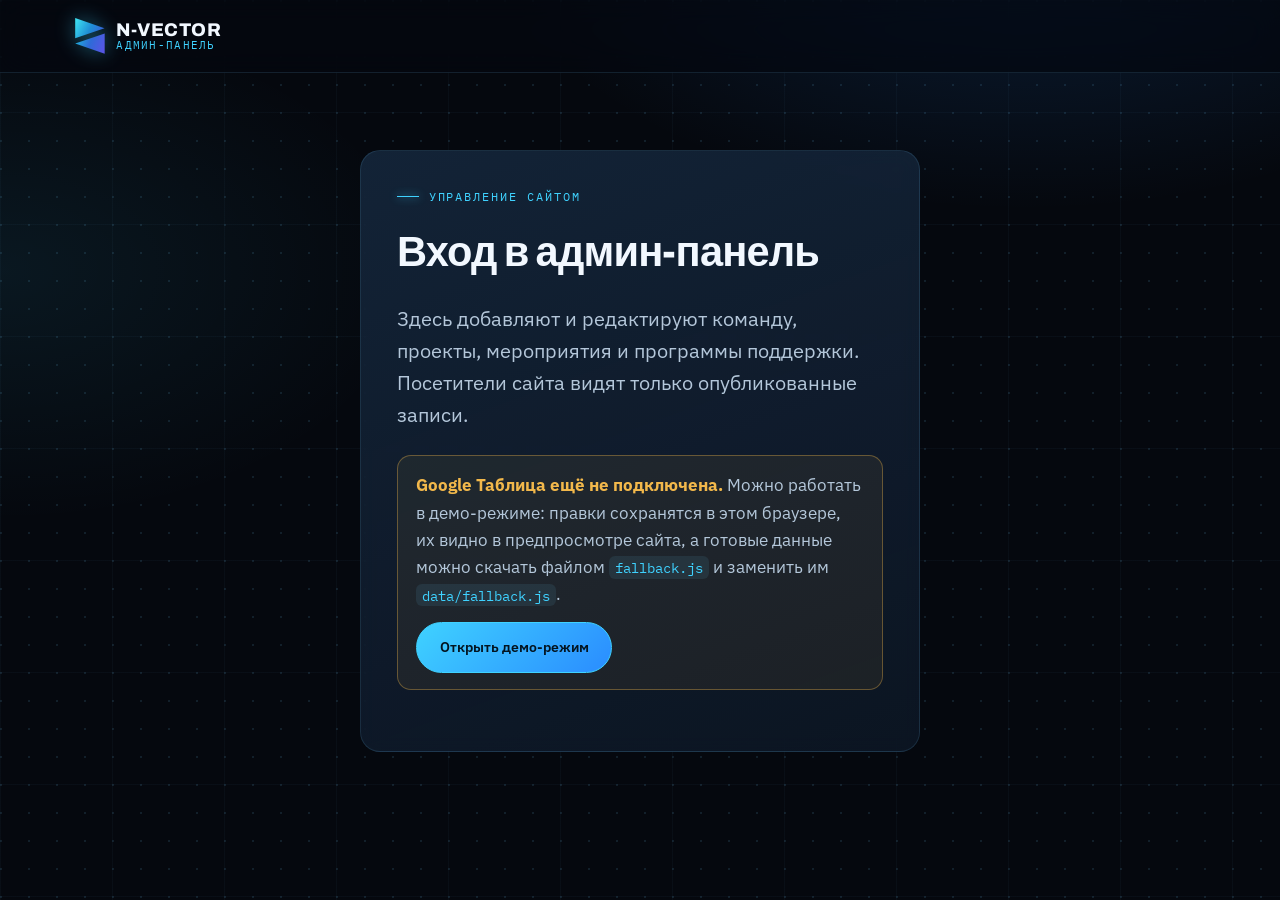
==== admin.html @ 92904dc0 "feat: админ-панель и пользовательская версия сайта только для просмотра - admin.html: вход по ключу," ====
<!doctype html>
<html lang="ru">
<head>
  <meta charset="utf-8">
  <meta name="viewport" content="width=device-width, initial-scale=1, viewport-fit=cover">
  <title>Админ-панель — N-VECTOR Consulting Services</title>
  <meta name="robots" content="noindex, nofollow">
  <meta name="theme-color" content="#05080e">
  <link rel="icon" href="img/logo-mark.svg" type="image/svg+xml">
  <link rel="preconnect" href="https://fonts.googleapis.com">
  <link rel="preconnect" href="https://fonts.gstatic.com" crossorigin>
  <link rel="stylesheet" href="https://fonts.googleapis.com/css2?family=Archivo:wght@600;700;800&family=IBM+Plex+Mono:wght@400;500&family=IBM+Plex+Sans:wght@400;500;600&display=swap">
  <link rel="stylesheet" href="css/style.css">
  <link rel="stylesheet" href="css/admin.css">
</head>
<body class="admin" data-page="admin">
  <a class="skip-link" href="#main">Перейти к содержанию</a>

  <header class="site-header">
    <div class="wrap header-inner">
      <a class="brand" href="admin.html" aria-label="Админ-панель N-VECTOR">
        <img src="img/logo-mark-dark.svg" alt="" width="30" height="36">
        <span class="brand-text"><span class="brand-name">N-VECTOR</span><span class="brand-sub">Админ-панель</span></span>
      </a>
      <div class="admin-header-actions" id="header-actions" hidden>
        <span class="mode-badge" id="mode-badge"></span>
        <a class="btn btn-ghost btn-sm" id="open-site" href="index.html" target="_blank" rel="noopener">Открыть сайт ↗</a>
        <button type="button" class="btn btn-ghost btn-sm" id="logout">Выйти</button>
      </div>
    </div>
  </header>

  <main id="main">
    <!-- Вход -->
    <section class="wrap admin-login" id="login" aria-labelledby="login-title">
      <div class="panel admin-login-card">
        <p class="eyebrow">Управление сайтом</p>
        <h1 id="login-title">Вход в админ-панель</h1>
        <p class="lede">Здесь добавляют и редактируют команду, проекты, мероприятия и программы поддержки. Посетители сайта видят только опубликованные записи.</p>

        <form id="login-form" class="add-form admin-login-form" novalidate hidden>
          <div class="field">
            <label for="admin-key">Ключ администратора</label>
            <input id="admin-key" name="admin-key" type="password" autocomplete="current-password" required>
            <span class="field-hint">Ключ задаётся в настройках Google Apps Script (свойство ADMIN_KEY).</span>
          </div>
          <div class="form-actions"><button type="submit" class="btn">Войти</button></div>
        </form>

        <div id="no-backend" class="admin-notice" hidden>
          <p><b>Google Таблица ещё не подключена.</b> Можно работать в демо-режиме: правки сохранятся в этом браузере, их видно в предпросмотре сайта, а готовые данные можно скачать файлом <code>fallback.js</code> и заменить им <code>data/fallback.js</code>.</p>
          <button type="button" class="btn" id="demo-start">Открыть демо-режим</button>
        </div>

        <p class="form-status" id="login-status" role="status" aria-live="polite"></p>
      </div>
    </section>

    <!-- Рабочая область -->
    <section class="wrap admin-workspace" id="workspace" hidden aria-labelledby="section-title">
      <div class="admin-notice" id="mode-banner" hidden>
        <p><b>Демо-режим.</b> Изменения хранятся только в этом браузере и видны по кнопке «Открыть сайт». Чтобы перенести их на настоящий сайт, нажмите «Скачать fallback.js» и замените файл <code>data/fallback.js</code> — или подключите Google Таблицу.</p>
      </div>

      <nav class="admin-tabs" id="section-tabs" aria-label="Разделы сайта"></nav>

      <div class="admin-toolbar">
        <h1 class="admin-section-title" id="section-title">Команда</h1>
        <button type="button" class="btn" id="add-item"><span class="plus">+</span> Добавить</button>
      </div>

      <div class="admin-controls">
        <div class="filters" id="status-filters" role="group" aria-label="Фильтр по статусу"></div>
        <label class="admin-search">
          <span class="sr-only">Поиск по разделу</span>
          <input type="search" id="search" placeholder="Поиск…" autocomplete="off">
        </label>
      </div>

      <div class="admin-list" id="admin-list" aria-live="polite"></div>

      <div class="admin-footer-actions">
        <button type="button" class="btn btn-ghost btn-sm" id="reload">↻ Обновить</button>
        <button type="button" class="btn btn-ghost btn-sm" id="export">⇩ Скачать fallback.js</button>
        <button type="button" class="btn btn-danger btn-sm" id="reset-demo" hidden>Сбросить демо-данные</button>
      </div>
    </section>
  </main>

  <!-- Редактор записи -->
  <dialog class="add-dialog admin-editor" id="editor" aria-labelledby="editor-title">
    <form id="editor-form" novalidate>
      <div class="dialog-head">
        <h2 id="editor-title"></h2>
        <button type="button" class="dialog-close" data-close aria-label="Закрыть">×</button>
      </div>
      <div class="add-form">
        <label class="switch">
          <input type="checkbox" id="editor-published">
          <span class="switch-track" aria-hidden="true"></span>
          <span>Опубликовано на сайте</span>
        </label>

        <div class="editor-section">
          <div class="editor-section-head">
            <span class="editor-section-title">Тексты</span>
            <div class="filters editor-langs" id="editor-langs" role="group" aria-label="Язык текста"></div>
          </div>
          <div id="editor-panels"></div>
        </div>

        <div class="editor-section">
          <span class="editor-section-title">Общие поля</span>
          <div class="fields" id="editor-common"></div>
        </div>

        <p class="form-status" id="editor-status" role="status" aria-live="polite"></p>
        <div class="form-actions">
          <button type="button" class="btn btn-ghost" data-close>Отмена</button>
          <button type="submit" class="btn">Сохранить</button>
        </div>
      </div>
    </form>
  </dialog>

  <div class="toast-stack" id="toasts" aria-live="polite"></div>

  <script src="js/shared.js"></script>
  <script src="data/fallback.js"></script>
  <script src="js/admin-store.js"></script>
  <script src="js/admin.js"></script>
  <script src="js/motion.js"></script>
</body>
</html>
---- css/style.css ----
/* N-VECTOR — тёмная технологичная сцена: печатная плата, стеклянные голографические панели, бирюзовое свечение */

:root {
  --bg: #05080e;
  --bg-2: #0a111c;
  --surface: rgba(14, 26, 42, 0.72);
  --surface-solid: #0e1a2a;
  --surface-hi: rgba(22, 40, 62, 0.85);
  --ink: #e4eef8;
  --ink-2: #b4c7da;
  --muted: #7d93aa;
  --line: rgba(110, 190, 235, 0.14);
  --line-strong: rgba(110, 190, 235, 0.3);

  --accent: #3fd2ff;
  --accent-2: #2a8cff;
  --accent-ink: #031420;
  --accent-soft: rgba(63, 210, 255, 0.12);
  --glow: 0 0 0 1px rgba(63, 210, 255, 0.35), 0 0 28px -4px rgba(63, 210, 255, 0.45);
  --glow-strong: 0 0 0 1px rgba(63, 210, 255, 0.6), 0 0 40px -2px rgba(63, 210, 255, 0.55);
  --shadow: 0 24px 60px -24px rgba(0, 0, 0, 0.85);
  --danger: #ff7b72;
  --ok: #4be3a8;

  --font-head: "Archivo", "Arial Narrow", Arial, sans-serif;
  --font-body: "IBM Plex Sans", "Segoe UI", Roboto, Arial, sans-serif;
  --font-mono: "IBM Plex Mono", Consolas, "Courier New", monospace;

  --text-sm: 0.875rem;
  --text-base: clamp(1rem, 0.96rem + 0.2vw, 1.0625rem);
  --text-lg: clamp(1.1rem, 1.04rem + 0.35vw, 1.25rem);
  --text-h2: clamp(1.75rem, 1.35rem + 1.8vw, 2.75rem);
  --text-h1: clamp(2.3rem, 1.5rem + 3.4vw, 4.2rem);

  --wrap: 1200px;
  --gutter: clamp(1rem, 0.6rem + 2vw, 2.5rem);
  --space-section: clamp(3.5rem, 2.5rem + 4vw, 6.5rem);

  --radius-sm: 8px;
  --radius: 14px;
  --radius-lg: 20px;

  --duration-fast: 160ms;
  --duration: 320ms;
  --ease: cubic-bezier(0.16, 1, 0.3, 1);
  --spring: cubic-bezier(0.34, 1.56, 0.64, 1);

  color-scheme: dark;
}

*,
*::before,
*::after { box-sizing: border-box; }

html { -webkit-text-size-adjust: 100%; scroll-behavior: smooth; }

/* Атрибут hidden всегда скрывает элемент, даже если у класса задан display */
[hidden] { display: none !important; }

body {
  margin: 0;
  color: var(--ink);
  font-family: var(--font-body);
  font-size: var(--text-base);
  line-height: 1.6;
  min-height: 100vh;
  display: flex;
  flex-direction: column;
  background-color: var(--bg);
  /* «плата»: свечение сверху, тонкая сетка дорожек и точки контактов */
  background-image:
    radial-gradient(900px 500px at 80% -10%, rgba(42, 140, 255, 0.18), transparent 60%),
    radial-gradient(700px 420px at 0% 30%, rgba(63, 210, 255, 0.08), transparent 60%),
    radial-gradient(circle at 1px 1px, rgba(110, 190, 235, 0.13) 1px, transparent 1.5px),
    linear-gradient(rgba(110, 190, 235, 0.035) 1px, transparent 1px),
    linear-gradient(90deg, rgba(110, 190, 235, 0.035) 1px, transparent 1px);
  background-size: auto, auto, 28px 28px, 112px 112px, 112px 112px;
  background-attachment: fixed;
}

main { flex: 1; }

img { max-width: 100%; display: block; }

a { color: var(--accent); text-underline-offset: 3px; text-decoration-thickness: 1px; }
a:hover { text-decoration-thickness: 2px; }

:focus-visible {
  outline: 2px solid var(--accent);
  outline-offset: 3px;
  border-radius: var(--radius-sm);
}

h1, h2, h3 {
  font-family: var(--font-head);
  font-weight: 800;
  line-height: 1.08;
  letter-spacing: -0.02em;
  margin: 0;
  color: #f2f8ff;
}

.mono { font-family: var(--font-mono); }

.wrap {
  width: 100%;
  max-width: var(--wrap);
  margin-inline: auto;
  padding-inline: var(--gutter);
}

.skip-link {
  position: absolute;
  left: 1rem;
  top: -100px;
  background: var(--accent);
  color: var(--accent-ink);
  padding: 0.5rem 0.9rem;
  border-radius: var(--radius-sm);
  z-index: 100;
}
.skip-link:focus { top: 1rem; }

/* ---------- Движение по наведению ----------
   Карточки наклоняются за курсором (переменные --rx/--ry ставит js/main.js),
   кнопки и метки «притягиваются» к курсору (--tx/--ty), по карточке бежит блик (--mx/--my). */

.service, .feature, .member, .fact, .panel, .gallery figure, .hero-visual, .cta-band, .list {
  position: relative;
  transform: perspective(1000px) rotateX(var(--rx, 0deg)) rotateY(var(--ry, 0deg)) translate3d(0, var(--lift, 0px), 0);
  transition: transform 600ms var(--ease), box-shadow var(--duration), border-color var(--duration);
}
.service.is-hover, .feature.is-hover, .member.is-hover, .fact.is-hover, .panel.is-hover,
.gallery figure.is-hover, .hero-visual.is-hover, .cta-band.is-hover, .list.is-hover {
  --lift: -6px;
  transition: transform 140ms linear, box-shadow var(--duration), border-color var(--duration);
  border-color: rgba(63, 210, 255, 0.45);
  box-shadow: var(--glow), var(--shadow);
}
.service::after, .feature::after, .member::after, .fact::after, .panel::after,
.gallery figure::after, .hero-visual::after, .cta-band::after, .list::after {
  content: "";
  position: absolute;
  inset: 0;
  border-radius: inherit;
  background: radial-gradient(420px circle at var(--mx, 50%) var(--my, 50%), rgba(63, 210, 255, 0.14), transparent 45%);
  opacity: 0;
  transition: opacity var(--duration);
  pointer-events: none;
  z-index: 2;
}
.is-hover::after { opacity: 1; }

.btn, .chip, .tag, .site-nav a, .nav-toggle, .brand, .stat, .service-icon, .float-badge {
  transform: translate3d(var(--tx, 0px), var(--ty, 0px), 0);
  transition: transform 450ms var(--spring), background var(--duration-fast), color var(--duration-fast),
    border-color var(--duration-fast), box-shadow var(--duration-fast);
}

/* ---------- Шапка ---------- */

.site-header {
  position: sticky;
  top: 0;
  z-index: 20;
  background: rgba(5, 8, 14, 0.72);
  backdrop-filter: blur(14px) saturate(140%);
  border-bottom: 1px solid var(--line);
}

.header-inner {
  display: flex;
  align-items: center;
  justify-content: space-between;
  gap: 1rem;
  min-height: 72px;
}

.brand {
  display: inline-flex;
  align-items: center;
  gap: 0.7rem;
  color: var(--ink);
  text-decoration: none;
}
.brand img { width: 30px; height: 36px; filter: drop-shadow(0 0 10px rgba(63, 210, 255, 0.45)); transition: transform 600ms var(--spring); }
.brand:hover img { transform: rotate(-8deg) scale(1.08); }
.brand-text { display: flex; flex-direction: column; line-height: 1.05; }
.brand-name { font-family: var(--font-head); font-weight: 800; font-size: 1.15rem; letter-spacing: 0.04em; color: #f2f8ff; }
.brand-sub { font-family: var(--font-mono); font-size: 0.66rem; letter-spacing: 0.12em; color: var(--accent); text-transform: uppercase; }

.site-nav { display: flex; gap: 0.15rem; flex-wrap: wrap; margin-left: auto; }
.site-nav a {
  color: var(--ink-2);
  text-decoration: none;
  font-size: var(--text-sm);
  font-weight: 500;
  padding: 0.5rem 0.8rem;
  border-radius: 999px;
  border: 1px solid transparent;
}
.site-nav a:hover { color: #fff; background: var(--accent-soft); border-color: var(--line-strong); }
.site-nav a[aria-current="page"] { color: var(--accent-ink); background: var(--accent); box-shadow: 0 0 22px -4px rgba(63, 210, 255, 0.7); }

/* Переключатель языков EN / RU / KZ — правый верхний угол */
.lang-switch {
  display: inline-flex;
  flex: none;
  padding: 3px;
  gap: 2px;
  border-radius: 999px;
  border: 1px solid var(--line-strong);
  background: rgba(14, 26, 42, 0.6);
}
.lang-switch button {
  font: inherit;
  font-family: var(--font-mono);
  font-size: 0.74rem;
  font-weight: 500;
  letter-spacing: 0.06em;
  min-width: 2.4rem;
  padding: 0.38rem 0.55rem;
  border: none;
  border-radius: 999px;
  background: transparent;
  color: var(--ink-2);
  cursor: pointer;
  transform: translate3d(var(--tx, 0px), var(--ty, 0px), 0);
  transition: transform 450ms var(--spring), background var(--duration-fast), color var(--duration-fast), box-shadow var(--duration-fast);
}
.lang-switch button:hover { color: #fff; background: var(--accent-soft); }
.lang-switch button[aria-pressed="true"] { background: var(--accent); color: var(--accent-ink); box-shadow: 0 0 18px -4px rgba(63, 210, 255, 0.8); }

.nav-toggle {
  display: none;
  align-items: center;
  gap: 0.55rem;
  flex: none;
  font: inherit;
  font-size: var(--text-sm);
  font-weight: 500;
  background: var(--surface);
  color: var(--ink);
  border: 1px solid var(--line-strong);
  padding: 0.5rem 0.9rem;
  border-radius: 999px;
  cursor: pointer;
}
.burger { position: relative; width: 18px; height: 12px; display: inline-block; }
.burger span {
  position: absolute;
  left: 0;
  width: 100%;
  height: 2px;
  border-radius: 2px;
  background: currentColor;
  transition: transform var(--duration) var(--ease), opacity var(--duration-fast), top var(--duration) var(--ease);
}
.burger span:nth-child(1) { top: 0; }
.burger span:nth-child(2) { top: 5px; }
.burger span:nth-child(3) { top: 10px; }
.nav-toggle[aria-expanded="true"] { border-color: var(--accent); color: var(--accent); }
.nav-toggle[aria-expanded="true"] .burger span:nth-child(1) { top: 5px; transform: rotate(45deg); }
.nav-toggle[aria-expanded="true"] .burger span:nth-child(2) { opacity: 0; }
.nav-toggle[aria-expanded="true"] .burger span:nth-child(3) { top: 5px; transform: rotate(-45deg); }



/* ---------- Общие блоки ---------- */

.eyebrow {
  display: inline-flex;
  align-items: center;
  gap: 0.6rem;
  font-family: var(--font-mono);
  font-size: 0.76rem;
  letter-spacing: 0.16em;
  text-transform: uppercase;
  color: var(--accent);
  margin: 0 0 1rem;
}
.eyebrow::before {
  content: "";
  width: 22px;
  height: 1px;
  background: var(--accent);
  box-shadow: 0 0 8px var(--accent);
}

.lede { font-size: var(--text-lg); color: var(--ink-2); max-width: 62ch; margin: 1.25rem 0 0; }

.section { padding-block: var(--space-section); }
.section-alt {
  background: linear-gradient(180deg, transparent, rgba(42, 140, 255, 0.05) 30%, rgba(42, 140, 255, 0.05) 70%, transparent);
}

.section-head {
  display: flex;
  justify-content: space-between;
  align-items: end;
  gap: 1rem;
  flex-wrap: wrap;
  margin-bottom: clamp(1.75rem, 3vw, 2.75rem);
}
.section-head h2 { font-size: var(--text-h2); }

.page-head {
  padding-block: clamp(2.75rem, 2rem + 3vw, 5rem) clamp(2rem, 3vw, 3rem);
  border-bottom: 1px solid var(--line);
  background: radial-gradient(1000px 320px at 85% 0%, rgba(63, 210, 255, 0.12), transparent 60%);
}
.page-head h1 { font-size: var(--text-h1); }
.page-head-row {
  display: flex;
  justify-content: space-between;
  align-items: end;
  gap: 1.25rem;
  flex-wrap: wrap;
}

.source-note { font-family: var(--font-mono); font-size: 0.74rem; color: var(--muted); margin-top: 1.25rem; }
.source-note::before { content: "● "; color: var(--ok); }
.source-note[data-source="local"]::before { color: #f2b84b; }

.tag {
  display: inline-block;
  font-size: 0.78rem;
  font-weight: 500;
  padding: 0.3rem 0.8rem;
  border-radius: 999px;
  background: rgba(110, 190, 235, 0.08);
  border: 1px solid var(--line);
  color: var(--ink-2);
}
.tag:hover { --ty: -2px; border-color: var(--line-strong); color: #fff; }
.tag-accent { background: var(--accent-soft); color: var(--accent); border-color: rgba(63, 210, 255, 0.4); }
.tag-sample { background: rgba(242, 184, 75, 0.12); color: #f2b84b; border-color: rgba(242, 184, 75, 0.35); }
.tags { display: flex; flex-wrap: wrap; gap: 0.45rem; position: relative; z-index: 3; }

/* ---------- Кнопки ---------- */

.btn {
  position: relative;
  display: inline-flex;
  align-items: center;
  gap: 0.5rem;
  font: inherit;
  font-size: var(--text-sm);
  font-weight: 600;
  padding: 0.85rem 1.4rem;
  border-radius: 999px;
  border: 1px solid var(--accent);
  background: linear-gradient(135deg, var(--accent), var(--accent-2));
  color: var(--accent-ink);
  text-decoration: none;
  cursor: pointer;
  overflow: hidden;
  isolation: isolate;
}
.btn::before {
  content: "";
  position: absolute;
  inset: 0;
  background: linear-gradient(110deg, transparent 30%, rgba(255, 255, 255, 0.45) 50%, transparent 70%);
  transform: translateX(-120%);
  transition: transform 700ms var(--ease);
  z-index: -1;
}
.btn:hover { text-decoration: none; box-shadow: var(--glow-strong); }
.btn:hover::before { transform: translateX(120%); }
.btn:active { --ty: 1px; }
.btn[disabled] { opacity: 0.6; cursor: progress; }

.btn-ghost { background: rgba(14, 26, 42, 0.6); color: var(--ink); border-color: var(--line-strong); }
.btn-ghost:hover { color: #fff; border-color: var(--accent); background: var(--accent-soft); box-shadow: var(--glow); }

.btn-add .plus { font-size: 1.15em; line-height: 1; }

.fab {
  position: fixed;
  right: clamp(1rem, 3vw, 2rem);
  bottom: calc(clamp(1rem, 3vw, 2rem) + env(safe-area-inset-bottom, 0px));
  width: 58px;
  height: 58px;
  border-radius: 50%;
  border: 1px solid rgba(255, 255, 255, 0.25);
  background: linear-gradient(135deg, var(--accent), var(--accent-2));
  color: var(--accent-ink);
  font-size: 1.9rem;
  line-height: 1;
  cursor: pointer;
  z-index: 30;
  box-shadow: 0 0 30px -4px rgba(63, 210, 255, 0.7);
  transform: translate3d(var(--tx, 0px), var(--ty, 0px), 0) rotate(var(--rot, 0deg));
  transition: transform 450ms var(--spring), box-shadow var(--duration);
  animation: pulse 3s ease-in-out infinite;
}
.fab:hover { --rot: 90deg; box-shadow: 0 0 46px 0 rgba(63, 210, 255, 0.85); }

@keyframes pulse {
  0%, 100% { box-shadow: 0 0 30px -4px rgba(63, 210, 255, 0.6); }
  50% { box-shadow: 0 0 42px 2px rgba(63, 210, 255, 0.85); }
}

/* ---------- Главная: первый экран ---------- */

.hero {
  padding-block: clamp(2.75rem, 2rem + 4vw, 5.5rem);
  display: grid;
  grid-template-columns: minmax(0, 1.1fr) minmax(0, 0.9fr);
  gap: clamp(2rem, 5vw, 4.5rem);
  align-items: center;
}
.hero h1 { font-size: var(--text-h1); }
.hero h1 em {
  font-style: normal;
  background: linear-gradient(90deg, var(--accent), #8fb4ff);
  -webkit-background-clip: text;
  background-clip: text;
  color: transparent;
  text-shadow: 0 0 40px rgba(63, 210, 255, 0.25);
}
.hero-actions { display: flex; gap: 0.75rem; flex-wrap: wrap; margin-top: 2rem; }

.hero-stage { position: relative; }
.hero-visual {
  border-radius: var(--radius-lg);
  border: 1px solid var(--line-strong);
  overflow: hidden;
  box-shadow: var(--shadow), 0 0 80px -30px rgba(63, 210, 255, 0.6);
}
.hero-visual img {
  width: 100%;
  height: auto;
  aspect-ratio: 4 / 5;
  object-fit: cover;
  object-position: center 40%;
  transform: scale(1.06) translate3d(calc(var(--px, 0) * -12px), calc(var(--py, 0) * -12px), 0);
  transition: transform 700ms var(--ease);
}
.hero-visual::before {
  /* «голографическая» кромка поверх фото */
  content: "";
  position: absolute;
  inset: 0;
  z-index: 1;
  background: linear-gradient(180deg, transparent 55%, rgba(5, 8, 14, 0.75));
  pointer-events: none;
}

.float-badge {
  position: absolute;
  z-index: 4;
  display: grid;
  gap: 0.1rem;
  padding: 0.75rem 1rem;
  border-radius: var(--radius);
  background: rgba(10, 20, 34, 0.78);
  border: 1px solid rgba(63, 210, 255, 0.45);
  backdrop-filter: blur(10px);
  box-shadow: 0 0 30px -8px rgba(63, 210, 255, 0.6);
  animation: hover-y 6s ease-in-out infinite;
}
.float-badge b { font-family: var(--font-head); font-size: 1.25rem; color: var(--accent); line-height: 1.1; }
.float-badge span { font-family: var(--font-mono); font-size: 0.68rem; letter-spacing: 0.08em; text-transform: uppercase; color: var(--ink-2); }
.float-badge.b1 { left: -1.5rem; top: 12%; --tx: calc(var(--px, 0) * 18px); --ty: calc(var(--py, 0) * 18px); }
.float-badge.b2 { right: -1.25rem; bottom: 14%; animation-delay: -3s; --tx: calc(var(--px, 0) * -22px); --ty: calc(var(--py, 0) * -22px); }

@keyframes hover-y {
  0%, 100% { translate: 0 0; }
  50% { translate: 0 -10px; }
}

.facts {
  display: grid;
  grid-template-columns: repeat(auto-fit, minmax(210px, 1fr));
  gap: clamp(0.75rem, 1.5vw, 1rem);
}
.fact {
  background: var(--surface);
  border: 1px solid var(--line);
  border-radius: var(--radius);
  padding: 1.35rem 1.5rem;
  backdrop-filter: blur(8px);
}
.fact-value { font-family: var(--font-head); font-weight: 800; font-size: 1.5rem; color: var(--accent); display: block; line-height: 1.2; text-shadow: 0 0 22px rgba(63, 210, 255, 0.35); }
.fact-label { font-size: var(--text-sm); color: var(--muted); }

/* ---------- Что мы делаем ---------- */

.services {
  display: grid;
  grid-template-columns: 1fr;
  gap: clamp(1rem, 2vw, 1.5rem);
}
@media (min-width: 760px) { .services { grid-template-columns: repeat(3, minmax(0, 1fr)); } }

.service {
  background: linear-gradient(160deg, var(--surface-hi), var(--surface));
  border: 1px solid var(--line);
  border-radius: var(--radius-lg);
  padding: clamp(1.5rem, 2.5vw, 2.1rem);
  backdrop-filter: blur(10px);
  overflow: hidden;
}
.service::before {
  /* светящаяся «дорожка» сверху карточки */
  content: "";
  position: absolute;
  left: 1.5rem;
  right: 1.5rem;
  top: 0;
  height: 1px;
  background: linear-gradient(90deg, transparent, var(--accent), transparent);
  opacity: 0.55;
}
.service-icon {
  width: 56px;
  height: 56px;
  display: grid;
  place-items: center;
  border-radius: var(--radius);
  background: var(--accent-soft);
  border: 1px solid rgba(63, 210, 255, 0.35);
  color: var(--accent);
  margin-bottom: 1.4rem;
  box-shadow: inset 0 0 18px rgba(63, 210, 255, 0.15);
}
.service.is-hover .service-icon { box-shadow: 0 0 26px -2px rgba(63, 210, 255, 0.7); --ty: -4px; }
.service-icon svg { width: 28px; height: 28px; }
.service h3 { font-size: 1.25rem; margin-bottom: 0.65rem; letter-spacing: -0.01em; }
.service p { margin: 0; color: var(--ink-2); }

/* ---------- Ключевой проект ---------- */

.feature {
  display: grid;
  grid-template-columns: minmax(0, 1fr) minmax(0, 1.05fr);
  background: linear-gradient(160deg, var(--surface-hi), var(--surface));
  border: 1px solid var(--line);
  border-radius: var(--radius-lg);
  overflow: hidden;
  box-shadow: var(--shadow);
  backdrop-filter: blur(10px);
}
.feature-media { position: relative; min-height: 340px; background: var(--bg-2); overflow: hidden; }
.feature-main {
  position: absolute;
  inset: 0;
  width: 100%;
  height: 100%;
  object-fit: cover;
  filter: saturate(0.9) contrast(1.05);
  transition: transform 900ms var(--ease);
}
.feature.is-hover .feature-main { transform: scale(1.05); }
.feature-media::after {
  content: "";
  position: absolute;
  inset: 0;
  background: linear-gradient(90deg, transparent 60%, rgba(14, 26, 42, 0.6));
  pointer-events: none;
}
.feature-thumb {
  position: absolute;
  z-index: 1;
  right: 1.25rem;
  bottom: 1.25rem;
  width: 38%;
  max-width: 220px;
  height: auto;
  aspect-ratio: 16 / 9;
  object-fit: cover;
  border: 1px solid rgba(63, 210, 255, 0.6);
  border-radius: var(--radius-sm);
  box-shadow: 0 0 28px -6px rgba(63, 210, 255, 0.7);
  transition: transform 600ms var(--spring);
}
.feature.is-hover .feature-thumb { transform: translate(-6px, -6px) rotate(-2deg); }
.feature-body { padding: clamp(1.5rem, 3vw, 3rem); display: flex; flex-direction: column; gap: 1.1rem; position: relative; z-index: 3; }
.feature-body h3 { font-size: clamp(1.6rem, 1.3rem + 1.2vw, 2.3rem); }
.feature-body p { margin: 0; color: var(--ink-2); }

.checklist { list-style: none; margin: 0; padding: 0; display: grid; gap: 0.55rem; }
.checklist li { position: relative; padding-left: 1.7rem; color: var(--ink-2); transition: transform var(--duration) var(--ease), color var(--duration-fast); }
.checklist li:hover { transform: translateX(6px); color: #fff; }
.checklist li::before {
  content: "";
  position: absolute;
  left: 0.15rem;
  top: 0.45em;
  width: 0.55rem;
  height: 0.3rem;
  border-left: 2px solid var(--accent);
  border-bottom: 2px solid var(--accent);
  transform: rotate(-45deg);
  filter: drop-shadow(0 0 4px var(--accent));
}

.stats {
  display: flex;
  flex-wrap: wrap;
  gap: 1.25rem 2.5rem;
  padding-top: 1.25rem;
  margin-top: 0.25rem;
  border-top: 1px solid var(--line);
}
.stat:hover { --ty: -4px; }
.stat-value { font-family: var(--font-head); font-weight: 800; font-size: 1.9rem; color: var(--accent); line-height: 1; text-shadow: 0 0 22px rgba(63, 210, 255, 0.35); }
.stat-value small { font-size: 0.8rem; font-weight: 600; color: var(--muted); margin-left: 0.15rem; text-shadow: none; }
.stat-label { font-size: var(--text-sm); color: var(--muted); margin-top: 0.3rem; }

.gallery {
  display: grid;
  grid-template-columns: repeat(auto-fit, minmax(260px, 1fr));
  gap: clamp(1rem, 2vw, 1.5rem);
  margin-top: clamp(1rem, 2vw, 1.5rem);
}
.gallery figure {
  margin: 0;
  background: var(--surface);
  border: 1px solid var(--line);
  border-radius: var(--radius);
  overflow: hidden;
}
.gallery img { width: 100%; height: auto; aspect-ratio: 16 / 9; object-fit: cover; transition: transform 900ms var(--ease); }
.gallery figure.is-hover img { transform: scale(1.06); }
.gallery figcaption { padding: 0.8rem 1rem; font-size: var(--text-sm); color: var(--muted); }

@media (max-width: 860px) {
  .hero, .feature { grid-template-columns: 1fr; }
  .feature-media { min-height: 260px; }
  .hero-stage { max-width: 460px; margin-inline: auto; width: 100%; }
  .float-badge.b1 { left: 0.75rem; }
  .float-badge.b2 { right: 0.75rem; }
}

/* ---------- Команда ---------- */

.team-grid {
  display: grid;
  grid-template-columns: repeat(auto-fit, minmax(min(100%, 480px), 1fr));
  gap: clamp(1rem, 2vw, 1.75rem);
}
.member {
  display: grid;
  grid-template-columns: minmax(150px, 0.8fr) minmax(0, 1.4fr);
  background: linear-gradient(160deg, var(--surface-hi), var(--surface));
  border: 1px solid var(--line);
  border-radius: var(--radius-lg);
  overflow: hidden;
  backdrop-filter: blur(10px);
  animation: rise 500ms var(--ease) both;
}
.member-photo { position: relative; min-height: 240px; background: #1a2533; overflow: hidden; }
.member-photo img {
  position: absolute;
  inset: 0;
  width: 100%;
  height: 100%;
  object-fit: cover;
  object-position: center 20%;
  transition: transform 900ms var(--ease);
}
.member.is-hover .member-photo img { transform: scale(1.06); }
.member-initials {
  position: absolute;
  inset: 0;
  display: grid;
  place-items: center;
  background:
    radial-gradient(circle at 1px 1px, rgba(63, 210, 255, 0.25) 1px, transparent 1.5px) 0 0 / 14px 14px,
    linear-gradient(135deg, #0b2348, #13407a);
  color: rgba(63, 210, 255, 0.75);
  font-family: var(--font-head);
  font-weight: 800;
  font-size: 2.6rem;
  letter-spacing: 0.08em;
  text-shadow: 0 0 24px rgba(63, 210, 255, 0.6);
}
.member-body { padding: clamp(1.25rem, 2.5vw, 2rem); display: flex; flex-direction: column; gap: 0.7rem; position: relative; z-index: 3; }
.member-name { font-family: var(--font-head); font-weight: 800; font-size: 1.25rem; line-height: 1.2; color: #f2f8ff; }
.member-role { font-family: var(--font-mono); font-size: 0.76rem; letter-spacing: 0.1em; text-transform: uppercase; color: var(--accent); }
.member-bio { margin: 0; color: var(--ink-2); }
.member-email { font-size: var(--text-sm); }

@media (max-width: 520px) {
  .member { grid-template-columns: 1fr; }
  .member-photo { min-height: 300px; }
}

/* ---------- Списки записей ---------- */

.list {
  background: var(--surface);
  border: 1px solid var(--line);
  border-radius: var(--radius-lg);
  padding-inline: clamp(1rem, 2.5vw, 2rem);
  backdrop-filter: blur(10px);
  overflow: hidden;
}

.row {
  position: relative;
  z-index: 3;
  display: grid;
  grid-template-columns: minmax(8rem, 0.7fr) minmax(0, 1.3fr) minmax(0, 2fr) auto;
  gap: 1.5rem;
  padding: 1.5rem 0;
  border-bottom: 1px solid var(--line);
  align-items: start;
  transition: transform var(--duration) var(--ease);
  animation: rise 500ms var(--ease) both;
}
.row:last-child { border-bottom: none; }
.row:hover { transform: translateX(8px); }
.row:hover .row-title { color: var(--accent); }
.row-meta { font-size: var(--text-sm); color: var(--muted); }
.row-meta > * + * { margin-top: 0.5rem; }
.row-title { font-family: var(--font-head); font-size: 1.2rem; font-weight: 800; line-height: 1.25; transition: color var(--duration-fast); color: #f2f8ff; }
.row-sub { color: var(--muted); font-size: var(--text-sm); margin-top: 0.25rem; }
.row-body { color: var(--ink-2); margin: 0; }
.row-link { white-space: nowrap; font-size: var(--text-sm); font-weight: 600; display: inline-block; transition: transform var(--duration) var(--spring); }
.row-link:hover { transform: translateX(4px); }

@keyframes rise { from { opacity: 0; transform: translateY(10px); } to { opacity: 1; transform: none; } }

@media (max-width: 820px) {
  .row { grid-template-columns: minmax(0, 1fr); gap: 0.5rem; }
}

.list-empty, .loading { padding: 2rem 0; color: var(--muted); font-family: var(--font-mono); font-size: var(--text-sm); margin: 0; }

.filters { display: flex; flex-wrap: wrap; gap: 0.5rem; margin-bottom: 1.5rem; }
.chip {
  font: inherit;
  font-size: var(--text-sm);
  font-weight: 500;
  padding: 0.45rem 0.95rem;
  border: 1px solid var(--line-strong);
  background: rgba(14, 26, 42, 0.6);
  color: var(--ink-2);
  border-radius: 999px;
  cursor: pointer;
}
.chip:hover { border-color: var(--accent); color: #fff; box-shadow: var(--glow); }
.chip[aria-pressed="true"] { background: var(--accent); border-color: var(--accent); color: var(--accent-ink); box-shadow: 0 0 22px -4px rgba(63, 210, 255, 0.7); }

/* ---------- Призыв ---------- */

.cta-band {
  display: flex;
  justify-content: space-between;
  align-items: center;
  gap: 1.5rem;
  flex-wrap: wrap;
  padding: clamp(1.75rem, 4vw, 3rem);
  border-radius: var(--radius-lg);
  border: 1px solid rgba(63, 210, 255, 0.35);
  background:
    radial-gradient(600px 240px at 100% 0%, rgba(63, 210, 255, 0.28), transparent 60%),
    linear-gradient(120deg, #0b2348, #123a78);
  overflow: hidden;
}
.cta-band > * { position: relative; z-index: 3; }
.cta-band h2 { font-size: clamp(1.4rem, 1.1rem + 1.2vw, 2rem); }
.cta-band p { margin: 0.5rem 0 0; color: var(--ink-2); }

/* ---------- Контакты ---------- */

.contact-grid {
  display: grid;
  grid-template-columns: minmax(0, 1fr) minmax(0, 1.3fr);
  gap: clamp(1.25rem, 3vw, 2rem);
}
@media (max-width: 800px) { .contact-grid { grid-template-columns: 1fr; } }

.panel {
  background: linear-gradient(160deg, var(--surface-hi), var(--surface));
  border: 1px solid var(--line);
  border-radius: var(--radius-lg);
  padding: clamp(1.25rem, 3vw, 2.25rem);
  backdrop-filter: blur(10px);
}
.panel > * { position: relative; z-index: 3; }
.panel h2 { font-size: 1.4rem; margin-bottom: 1.1rem; }

.kv { margin: 0; display: grid; grid-template-columns: 7.5rem minmax(0, 1fr); }
.kv dt, .kv dd { padding: 0.85rem 0; border-bottom: 1px solid var(--line); margin: 0; }
.kv dt { font-family: var(--font-mono); font-size: 0.78rem; color: var(--muted); padding-top: 1rem; }
.kv dt:last-of-type, .kv dd:last-of-type { border-bottom: none; }
.todo { color: var(--muted); font-style: italic; }

.people { list-style: none; margin: 0; padding: 0; }
.people li {
  display: grid;
  grid-template-columns: minmax(0, 1fr) minmax(0, 1fr);
  gap: 1rem;
  padding: 0.95rem 0;
  border-bottom: 1px solid var(--line);
  transition: transform var(--duration) var(--ease);
}
.people li:hover { transform: translateX(6px); }
.people li:last-child { border-bottom: none; }
.people .row-title { font-size: 1.05rem; }
.people .row-sub { margin: 0; }
@media (max-width: 520px) { .people li { grid-template-columns: 1fr; gap: 0.25rem; } }

/* ---------- Диалог добавления ---------- */

dialog.add-dialog {
  width: min(560px, calc(100vw - 2rem));
  max-height: calc(100vh - 2rem);
  padding: 0;
  border: 1px solid rgba(63, 210, 255, 0.4);
  border-radius: var(--radius-lg);
  background: var(--surface-solid);
  color: var(--ink);
  box-shadow: 0 0 60px -10px rgba(63, 210, 255, 0.45), 0 30px 80px -20px rgba(0, 0, 0, 0.9);
}
dialog.add-dialog::backdrop { background: rgba(2, 5, 10, 0.7); backdrop-filter: blur(4px); }
dialog[open] { animation: rise var(--duration) var(--ease); }

.dialog-head {
  display: flex;
  justify-content: space-between;
  align-items: center;
  gap: 1rem;
  padding: 1.2rem 1.5rem;
  border-bottom: 1px solid var(--line);
}
.dialog-head h2 { font-size: 1.25rem; }
.dialog-close {
  background: none;
  border: 1px solid transparent;
  color: var(--muted);
  font-size: 1.5rem;
  line-height: 1;
  width: 2.3rem;
  height: 2.3rem;
  cursor: pointer;
  border-radius: 50%;
  transition: transform 450ms var(--spring), background var(--duration-fast), color var(--duration-fast);
}
.dialog-close:hover { background: var(--accent-soft); color: #fff; transform: rotate(90deg); }

.add-form,
.add-form .fields { display: grid; gap: 1rem; }
.add-form { padding: 1.5rem; }
.field { display: grid; gap: 0.35rem; }
.field label { font-size: var(--text-sm); font-weight: 600; }
.field .req { color: var(--accent); }
.field input,
.field textarea,
.field select {
  font: inherit;
  color: var(--ink);
  background: var(--bg-2);
  border: 1px solid var(--line-strong);
  border-radius: var(--radius-sm);
  padding: 0.65rem 0.8rem;
  width: 100%;
  transition: border-color var(--duration-fast), box-shadow var(--duration-fast);
}
.field textarea { min-height: 6rem; resize: vertical; }
.field input:hover,
.field textarea:hover,
.field select:hover { border-color: rgba(63, 210, 255, 0.5); }
.field input:focus,
.field textarea:focus,
.field select:focus { outline: none; border-color: var(--accent); box-shadow: var(--glow); }
.field-hint { font-size: 0.78rem; color: var(--muted); }

.hp { position: absolute; left: -10000px; width: 1px; height: 1px; overflow: hidden; }

.form-note { font-family: var(--font-mono); font-size: 0.74rem; color: var(--muted); margin: 0; }
.form-status { margin: 0; font-size: var(--text-sm); min-height: 1.2em; }
.form-status.is-error { color: var(--danger); }
.form-status.is-ok { color: var(--ok); }
.form-actions { display: flex; justify-content: flex-end; gap: 0.6rem; flex-wrap: wrap; }

/* ---------- Подвал ---------- */

.site-footer {
  border-top: 1px solid var(--line);
  background: rgba(5, 8, 14, 0.6);
  color: var(--muted);
  padding-block: 2.25rem 5.5rem;
  margin-top: var(--space-section);
}
.footer-inner { display: flex; justify-content: space-between; align-items: center; gap: 1rem; flex-wrap: wrap; font-size: var(--text-sm); }
.footer-brand { display: inline-flex; align-items: center; gap: 0.6rem; color: #f2f8ff; font-family: var(--font-head); font-weight: 800; letter-spacing: 0.03em; }
.footer-brand img { width: 22px; height: 27px; filter: drop-shadow(0 0 8px rgba(63, 210, 255, 0.4)); }

/* Плашка предпросмотра правок из демо-режима админки (?preview=1) */
.preview-banner {
  position: relative;
  z-index: 25;
  padding: 0.55rem var(--gutter);
  text-align: center;
  font-family: var(--font-mono);
  font-size: 0.74rem;
  letter-spacing: 0.04em;
  color: #1a1203;
  background: #f2b84b;
}

/* ---------- Элементы сцены, разнесённые по сайту ----------
   Каждый кусок исходной картинки (голограмма, мониторы, чип, сервер, робот, плата) живёт в своём разделе,
   смещается за мышью с собственной «глубиной» (--depth) и приподнимается при наведении. */

.scene-piece {
  --depth: 14px;
  transform:
    perspective(800px) rotateX(var(--rx, 0deg)) rotateY(var(--ry, 0deg))
    translate3d(calc(var(--px, 0) * var(--depth)), calc(var(--py, 0) * var(--depth) + var(--lift, 0px)), 0)
    scale(var(--s, 1));
  transition: transform 700ms var(--ease), filter var(--duration);
}
.scene-piece.is-hover { --s: 1.06; --lift: -6px; filter: brightness(1.15) drop-shadow(0 0 24px rgba(63, 210, 255, 0.45)); transition: transform 160ms linear, filter var(--duration); }

.hero-stage { max-width: 400px; width: 100%; justify-self: center; }
.hero-visual img { aspect-ratio: 295 / 470; }
.hero-chip {
  position: absolute;
  z-index: 5;
  left: -3.5rem;
  bottom: 6%;
  width: 46%;
  height: auto;
  border-radius: var(--radius);
  border: 1px solid rgba(242, 184, 75, 0.45);
  box-shadow: 0 0 34px -6px rgba(242, 184, 75, 0.45), var(--shadow);
  --depth: -26px;
  animation: hover-y 7s ease-in-out infinite;
  animation-delay: -1.5s;
}

.service { --pad: clamp(1.5rem, 2.5vw, 2.1rem); padding-top: 0; }
.service-media {
  margin: 0 calc(var(--pad) * -1) 1.4rem;
  aspect-ratio: 16 / 9;
  overflow: hidden;
  border-bottom: 1px solid var(--line);
  position: relative;
}
.service-media::after {
  content: "";
  position: absolute;
  inset: 0;
  background: linear-gradient(180deg, transparent 50%, rgba(14, 26, 42, 0.85));
}
.service-media img { width: 100%; height: 100%; object-fit: cover; transition: transform 900ms var(--ease); }
.service.is-hover .service-media img { transform: scale(1.08); }
.service-icon { margin-top: -3.4rem; position: relative; z-index: 3; background: rgba(10, 20, 34, 0.9); }

.scene-host { position: relative; overflow: hidden; }
.scene-host > .wrap { position: relative; z-index: 1; }
.scene-band {
  position: absolute;
  left: 0;
  right: 0;
  bottom: 0;
  width: 100%;
  height: 70%;
  object-fit: cover;
  opacity: 0.32;
  -webkit-mask-image: linear-gradient(180deg, transparent, #000 45%, #000 70%, transparent);
  mask-image: linear-gradient(180deg, transparent, #000 45%, #000 70%, transparent);
  transform: translate3d(calc(var(--px, 0) * -20px), 0, 0) scale(1.08);
  transition: transform 900ms var(--ease);
  pointer-events: none;
}

.section-head.has-figure { position: relative; }
.head-figure {
  width: 64px;
  height: auto;
  border-radius: var(--radius);
  margin-left: auto;
  margin-bottom: -0.5rem;
  -webkit-mask-image: linear-gradient(180deg, #000 70%, transparent);
  mask-image: linear-gradient(180deg, #000 70%, transparent);
  --depth: 18px;
  animation: hover-y 6s ease-in-out infinite;
}

.cta-band.has-server { padding-left: calc(clamp(1.75rem, 4vw, 3rem) + 110px); }
.cta-server {
  position: absolute;
  z-index: 1;
  left: 0.5rem;
  top: 50%;
  height: 140%;
  width: auto;
  opacity: 0.75;
  -webkit-mask-image: radial-gradient(closest-side, #000 55%, transparent);
  mask-image: radial-gradient(closest-side, #000 55%, transparent);
  pointer-events: none;
  transform: translate3d(calc(var(--px, 0) * 14px), calc(-50% + var(--py, 0) * 10px), 0);
  transition: transform 800ms var(--ease);
}

.page-head { position: relative; overflow: hidden; }
.page-head > .wrap { position: relative; z-index: 1; }
.page-deco {
  position: absolute;
  z-index: 0;
  top: 0;
  right: 0;
  height: 100%;
  width: min(42%, 460px);
  object-fit: cover;
  opacity: 0.6;
  -webkit-mask-image: linear-gradient(90deg, transparent, #000 45%), linear-gradient(180deg, #000 60%, transparent);
  -webkit-mask-composite: source-in;
  mask-image: linear-gradient(90deg, transparent, #000 45%), linear-gradient(180deg, #000 60%, transparent);
  mask-composite: intersect;
  --depth: -16px;
}
.page-deco.is-hover { opacity: 0.85; }

@media (max-width: 860px) {
  .hero-chip { left: -0.5rem; width: 40%; }
  .page-deco { opacity: 0.28; width: 60%; }
  .cta-server, .head-figure { display: none; }
  .cta-band.has-server { padding-left: clamp(1.75rem, 4vw, 3rem); }
}

/* ---------- Мобильный режим (телефоны и планшеты) ---------- */

@media (max-width: 1120px) {
  .nav-toggle { display: inline-flex; }
  .lang-switch { margin-left: auto; }
  .site-nav {
    /* шапка с backdrop-filter — контейнер для позиционирования, поэтому высоту задаём явно */
    position: absolute;
    left: 0;
    right: 0;
    top: 100%;
    height: calc(100dvh - 72px);
    margin: 0;
    flex-direction: column;
    flex-wrap: nowrap;
    gap: 0.35rem;
    background: var(--bg);
    border-top: 1px solid var(--line);
    padding: 1.25rem var(--gutter) calc(1.5rem + env(safe-area-inset-bottom, 0px));
    overflow-y: auto;
    display: none;
  }
  .site-nav.is-open { display: flex; animation: rise var(--duration) var(--ease); }
  .site-nav a {
    font-family: var(--font-head);
    font-size: 1.35rem;
    font-weight: 700;
    padding: 0.9rem 1.1rem;
    border-radius: var(--radius);
    border: 1px solid var(--line);
    background: rgba(14, 26, 42, 0.55);
  }
  .site-nav a[aria-current="page"] { border-color: var(--accent); }
  .nav-open, .nav-open body { overflow: hidden; }
}

@media (max-width: 760px) {
  :root { --space-section: 3rem; }
  .header-inner { min-height: 64px; gap: 0.6rem; }
  .site-nav { height: calc(100dvh - 64px); }
  .brand img { width: 26px; height: 31px; }
  .brand-name { font-size: 1.02rem; }
  .brand-sub { font-size: 0.58rem; }

  .hero { padding-block: 2rem 2.5rem; gap: 2.25rem; }
  .hero-actions { flex-direction: column; align-items: stretch; }
  .hero-actions .btn, .page-head-row .btn-add { justify-content: center; width: 100%; }
  .hero-stage { max-width: 320px; }
  .float-badge { padding: 0.55rem 0.75rem; }
  .float-badge b { font-size: 1.05rem; }

  .facts { grid-template-columns: repeat(2, minmax(0, 1fr)); }
  .fact { padding: 1rem; }
  .fact-value { font-size: 1.2rem; }

  .section-head { margin-bottom: 1.5rem; }
  .section-head .btn { width: 100%; justify-content: center; }

  .stats { display: grid; grid-template-columns: repeat(3, minmax(0, 1fr)); gap: 0.75rem; }
  .stat-value { font-size: 1.5rem; }

  /* Фильтры программ — горизонтальная лента с прокруткой пальцем */
  .filters { flex-wrap: nowrap; overflow-x: auto; margin-inline: calc(var(--gutter) * -1); padding: 0 var(--gutter) 0.4rem; scrollbar-width: none; }
  .filters::-webkit-scrollbar { display: none; }
  .chip { flex: none; padding: 0.6rem 1rem; }

  .row { padding: 1.25rem 0; }
  .row-link { padding: 0.35rem 0; }

  .fab { width: 54px; height: 54px; font-size: 1.7rem; }

  /* Форма «+» — «шторка» снизу экрана */
  dialog.add-dialog {
    width: 100%;
    max-width: none;
    max-height: 92dvh;
    margin: auto 0 0;
    border-radius: var(--radius-lg) var(--radius-lg) 0 0;
    border-bottom: none;
    padding-bottom: env(safe-area-inset-bottom, 0px);
  }
  .form-actions { flex-direction: column-reverse; }
  .form-actions .btn { width: 100%; justify-content: center; }
  .field input, .field textarea, .field select { font-size: 16px; padding: 0.8rem 0.85rem; } /* 16px — iOS не увеличивает страницу при вводе */

  .footer-inner { flex-direction: column; align-items: flex-start; }
}

@media (max-width: 420px) {
  .nav-toggle-label { position: absolute; width: 1px; height: 1px; overflow: hidden; clip: rect(0 0 0 0); white-space: nowrap; }
  .nav-toggle { padding: 0.6rem 0.7rem; }
  .lang-switch button { min-width: 2.1rem; padding: 0.38rem 0.4rem; }
  .brand-sub { display: none; }
}

/* ---------- Без анимаций для тех, кто их отключил ---------- */

@media (prefers-reduced-motion: reduce) {
  html { scroll-behavior: auto; }
  *, *::before, *::after {
    animation: none !important;
    transition-duration: 1ms !important;
  }
  .service, .feature, .member, .fact, .panel, .gallery figure, .hero-visual, .cta-band, .list,
  .btn, .chip, .tag, .site-nav a, .lang-switch button, .nav-toggle, .brand, .stat, .service-icon, .float-badge,
  .scene-piece, .scene-band { transform: none !important; }
  .cta-server { transform: translateY(-50%) !important; }
}
---- css/admin.css ----
/* Админ-панель N-VECTOR: использует токены и компоненты css/style.css */

.sr-only {
  position: absolute;
  width: 1px;
  height: 1px;
  overflow: hidden;
  clip: rect(0 0 0 0);
  white-space: nowrap;
}

code {
  font-family: var(--font-mono);
  font-size: 0.85em;
  padding: 0.1rem 0.35rem;
  border-radius: 6px;
  background: rgba(110, 190, 235, 0.1);
  color: var(--accent);
}

.btn-sm { padding: 0.55rem 0.95rem; font-size: 0.82rem; }
.btn-danger { background: transparent; color: var(--danger); border-color: rgba(255, 123, 114, 0.45); }
.btn-danger:hover { background: rgba(255, 123, 114, 0.12); border-color: var(--danger); color: #fff; box-shadow: 0 0 22px -6px rgba(255, 123, 114, 0.7); }
.btn[data-armed="true"] { background: var(--danger); border-color: var(--danger); color: #1a0402; }
.btn[disabled] { opacity: 0.55; pointer-events: none; }

/* ---------- Шапка ---------- */

.admin-header-actions { display: flex; align-items: center; gap: 0.5rem; margin-left: auto; flex-wrap: wrap; justify-content: flex-end; }
.admin-header-actions[hidden] { display: none; }
.mode-badge {
  font-family: var(--font-mono);
  font-size: 0.7rem;
  letter-spacing: 0.08em;
  text-transform: uppercase;
  padding: 0.35rem 0.7rem;
  border-radius: 999px;
  border: 1px solid rgba(75, 227, 168, 0.45);
  color: var(--ok);
}
.mode-badge[data-mode="demo"] { border-color: rgba(242, 184, 75, 0.5); color: #f2b84b; }

/* ---------- Вход ---------- */

.admin-login { padding-block: clamp(2.5rem, 6vw, 5rem); display: grid; place-items: center; }
.admin-login-card { width: min(100%, 560px); display: grid; gap: 0.5rem; }
.admin-login-card h1 { font-size: clamp(1.8rem, 1.4rem + 1.6vw, 2.6rem); }
.admin-login-form { padding: 1rem 0 0; }

.admin-notice {
  position: relative;
  z-index: 3;
  margin-top: 1rem;
  padding: 1rem 1.15rem;
  border-radius: var(--radius);
  border: 1px solid rgba(242, 184, 75, 0.35);
  background: rgba(242, 184, 75, 0.07);
  color: var(--ink-2);
  display: grid;
  gap: 0.85rem;
  justify-items: start;
}
.admin-notice p { margin: 0; }
.admin-notice b { color: #f2b84b; }

/* ---------- Рабочая область ---------- */

.admin-workspace { padding-block: clamp(1.5rem, 3vw, 2.5rem) 2rem; display: grid; gap: 1.25rem; }

.admin-tabs { display: flex; gap: 0.5rem; flex-wrap: wrap; }
.admin-tab {
  font: inherit;
  font-weight: 600;
  font-size: var(--text-sm);
  display: inline-flex;
  align-items: center;
  gap: 0.5rem;
  padding: 0.7rem 1.05rem;
  border-radius: var(--radius);
  border: 1px solid var(--line-strong);
  background: var(--surface);
  color: var(--ink-2);
  cursor: pointer;
  transition: border-color var(--duration-fast), color var(--duration-fast), box-shadow var(--duration-fast), transform var(--duration) var(--spring);
}
.admin-tab:hover { color: #fff; border-color: var(--accent); transform: translateY(-2px); }
.admin-tab[aria-pressed="true"] { color: #fff; border-color: var(--accent); box-shadow: var(--glow); background: var(--surface-hi); }
.admin-tab-count {
  font-family: var(--font-mono);
  font-size: 0.72rem;
  min-width: 1.6rem;
  padding: 0.1rem 0.4rem;
  border-radius: 999px;
  background: var(--accent-soft);
  color: var(--accent);
  text-align: center;
}
.admin-tab-drafts {
  font-family: var(--font-mono);
  font-size: 0.7rem;
  padding: 0.1rem 0.4rem;
  border-radius: 999px;
  background: rgba(242, 184, 75, 0.15);
  color: #f2b84b;
}

.admin-toolbar { display: flex; align-items: center; justify-content: space-between; gap: 1rem; flex-wrap: wrap; }
.admin-section-title { font-size: clamp(1.6rem, 1.3rem + 1.2vw, 2.3rem); }

.admin-controls { display: flex; align-items: center; justify-content: space-between; gap: 0.75rem; flex-wrap: wrap; }
.admin-controls .filters { margin: 0; }
.admin-search input {
  font: inherit;
  width: min(100%, 280px);
  padding: 0.6rem 0.95rem;
  border-radius: 999px;
  border: 1px solid var(--line-strong);
  background: var(--bg-2);
  color: var(--ink);
}
.admin-search input:focus { outline: none; border-color: var(--accent); box-shadow: var(--glow); }

.admin-list { display: grid; gap: 0.75rem; }

.admin-item {
  display: grid;
  grid-template-columns: 56px minmax(0, 1fr) auto;
  gap: 1rem;
  align-items: center;
  padding: 0.9rem 1rem;
  border-radius: var(--radius);
  border: 1px solid var(--line);
  background: var(--surface);
  backdrop-filter: blur(8px);
  animation: rise 400ms var(--ease) both;
  transition: border-color var(--duration-fast), transform var(--duration) var(--ease), box-shadow var(--duration);
}
.admin-item:hover { border-color: rgba(63, 210, 255, 0.4); transform: translateX(4px); box-shadow: var(--glow); }

.admin-thumb {
  width: 56px;
  height: 56px;
  border-radius: 12px;
  overflow: hidden;
  display: grid;
  place-items: center;
  background: linear-gradient(135deg, #0b2348, #13407a);
  color: var(--accent);
  font-family: var(--font-head);
  font-weight: 800;
}
.admin-thumb img { width: 100%; height: 100%; object-fit: cover; object-position: center 20%; }

.admin-item-title { font-family: var(--font-head); font-weight: 800; font-size: 1.08rem; color: #f2f8ff; line-height: 1.25; }
.admin-item-sub { color: var(--muted); font-size: var(--text-sm); margin-top: 0.15rem; }
.admin-badges { display: flex; flex-wrap: wrap; gap: 0.35rem; margin-top: 0.5rem; }

.badge {
  font-family: var(--font-mono);
  font-size: 0.68rem;
  letter-spacing: 0.04em;
  padding: 0.2rem 0.55rem;
  border-radius: 999px;
  border: 1px solid var(--line);
  color: var(--muted);
}
.badge-ok { border-color: rgba(75, 227, 168, 0.45); color: var(--ok); }
.badge-draft { border-color: rgba(242, 184, 75, 0.45); color: #f2b84b; }
.badge-lang.is-done { border-color: rgba(63, 210, 255, 0.4); color: var(--accent); }

.admin-item-actions { display: flex; gap: 0.4rem; flex-wrap: wrap; justify-content: flex-end; }

.admin-footer-actions { display: flex; gap: 0.5rem; flex-wrap: wrap; padding-top: 0.5rem; border-top: 1px solid var(--line); }

/* ---------- Редактор ---------- */

dialog.admin-editor { width: min(720px, calc(100vw - 2rem)); }
.admin-editor .add-form { max-height: calc(100dvh - 9rem); overflow-y: auto; }

.editor-section { display: grid; gap: 0.85rem; padding: 1rem; border-radius: var(--radius); border: 1px solid var(--line); background: rgba(5, 8, 14, 0.35); }
.editor-section-head { display: flex; justify-content: space-between; align-items: center; gap: 0.75rem; flex-wrap: wrap; }
.editor-section-title { font-family: var(--font-mono); font-size: 0.74rem; letter-spacing: 0.12em; text-transform: uppercase; color: var(--accent); }
.editor-langs { margin: 0; }
.editor-panel { display: grid; gap: 1rem; }
.editor-panel[hidden] { display: none; }

.switch { display: inline-flex; align-items: center; gap: 0.75rem; cursor: pointer; font-weight: 600; user-select: none; }
.switch input { position: absolute; opacity: 0; width: 1px; height: 1px; }
.switch-track {
  position: relative;
  width: 46px;
  height: 26px;
  border-radius: 999px;
  border: 1px solid var(--line-strong);
  background: var(--bg-2);
  transition: background var(--duration-fast), border-color var(--duration-fast);
}
.switch-track::after {
  content: "";
  position: absolute;
  top: 3px;
  left: 3px;
  width: 18px;
  height: 18px;
  border-radius: 50%;
  background: var(--muted);
  transition: transform var(--duration) var(--spring), background var(--duration-fast);
}
.switch input:checked + .switch-track { background: rgba(75, 227, 168, 0.18); border-color: var(--ok); }
.switch input:checked + .switch-track::after { transform: translateX(20px); background: var(--ok); }
.switch input:focus-visible + .switch-track { outline: 2px solid var(--accent); outline-offset: 3px; }

/* ---------- Уведомления ---------- */

.toast-stack {
  position: fixed;
  z-index: 60;
  right: 1rem;
  bottom: calc(1rem + env(safe-area-inset-bottom, 0px));
  display: grid;
  gap: 0.5rem;
  width: min(360px, calc(100vw - 2rem));
}
.toast {
  padding: 0.8rem 1rem;
  border-radius: var(--radius);
  background: var(--surface-solid);
  border: 1px solid rgba(75, 227, 168, 0.45);
  color: var(--ink);
  font-size: var(--text-sm);
  box-shadow: var(--shadow);
  animation: rise var(--duration) var(--ease);
}
.toast-error { border-color: rgba(255, 123, 114, 0.6); }

/* ---------- Мобильная версия админки ---------- */

@media (max-width: 760px) {
  .admin-header-actions .btn { padding: 0.45rem 0.7rem; }
  .mode-badge { display: none; }
  .admin-tabs { flex-wrap: nowrap; overflow-x: auto; margin-inline: calc(var(--gutter) * -1); padding: 0 var(--gutter) 0.3rem; scrollbar-width: none; }
  .admin-tab { flex: none; }
  .admin-toolbar .btn { width: 100%; justify-content: center; }
  .admin-search, .admin-search input { width: 100%; }
  .admin-item { grid-template-columns: 48px minmax(0, 1fr); }
  .admin-thumb { width: 48px; height: 48px; }
  .admin-item-actions { grid-column: 1 / -1; justify-content: stretch; }
  .admin-item-actions .btn { flex: 1; justify-content: center; }
  .admin-item:hover { transform: none; }
  .admin-editor .add-form { max-height: calc(92dvh - 5rem); }
}
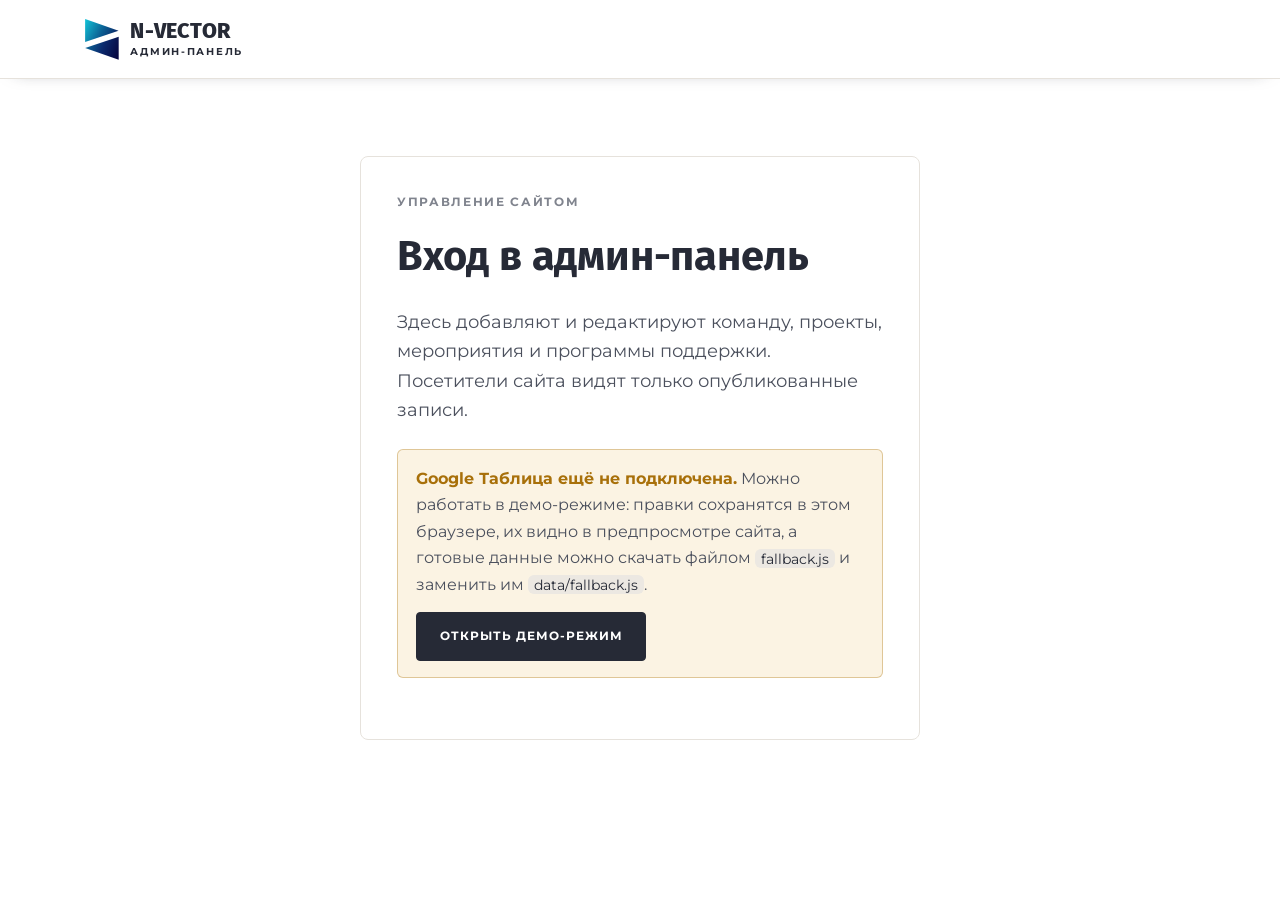
==== commit f28f10ac: "feat: деловой дизайн по образцу — графит, белый, беж - тёмная верхняя полоса с переключателем EN / R" ====
--- a/admin.html
+++ b/admin.html
@@ -5,11 +5,11 @@
   <meta name="viewport" content="width=device-width, initial-scale=1, viewport-fit=cover">
   <title>Админ-панель — N-VECTOR Consulting Services</title>
   <meta name="robots" content="noindex, nofollow">
-  <meta name="theme-color" content="#05080e">
+  <meta name="theme-color" content="#262a36">
   <link rel="icon" href="img/logo-mark.svg" type="image/svg+xml">
   <link rel="preconnect" href="https://fonts.googleapis.com">
   <link rel="preconnect" href="https://fonts.gstatic.com" crossorigin>
-  <link rel="stylesheet" href="https://fonts.googleapis.com/css2?family=Archivo:wght@600;700;800&family=IBM+Plex+Mono:wght@400;500&family=IBM+Plex+Sans:wght@400;500;600&display=swap">
+  <link rel="stylesheet" href="https://fonts.googleapis.com/css2?family=Fira+Sans:wght@500;600;700;800&family=Montserrat:wght@400;500;600;700&display=swap">
   <link rel="stylesheet" href="css/style.css">
   <link rel="stylesheet" href="css/admin.css">
 </head>
@@ -19,7 +19,7 @@
   <header class="site-header">
     <div class="wrap header-inner">
       <a class="brand" href="admin.html" aria-label="Админ-панель N-VECTOR">
-        <img src="img/logo-mark-dark.svg" alt="" width="30" height="36">
+        <img src="img/logo-mark.svg" alt="" width="30" height="36">
         <span class="brand-text"><span class="brand-name">N-VECTOR</span><span class="brand-sub">Админ-панель</span></span>
       </a>
       <div class="admin-header-actions" id="header-actions" hidden>
--- a/css/style.css
+++ b/css/style.css
@@ -1,51 +1,63 @@
-/* N-VECTOR — тёмная технологичная сцена: печатная плата, стеклянные голографические панели, бирюзовое свечение */
+/* N-VECTOR — деловой стиль: графитово-синий, белый и бежевый; фото на всю ширину, тёмные карточки, светлые секции */
 
 :root {
-  --bg: #05080e;
-  --bg-2: #0a111c;
-  --surface: rgba(14, 26, 42, 0.72);
-  --surface-solid: #0e1a2a;
-  --surface-hi: rgba(22, 40, 62, 0.85);
-  --ink: #e4eef8;
-  --ink-2: #b4c7da;
-  --muted: #7d93aa;
-  --line: rgba(110, 190, 235, 0.14);
-  --line-strong: rgba(110, 190, 235, 0.3);
-
-  --accent: #3fd2ff;
-  --accent-2: #2a8cff;
-  --accent-ink: #031420;
-  --accent-soft: rgba(63, 210, 255, 0.12);
-  --glow: 0 0 0 1px rgba(63, 210, 255, 0.35), 0 0 28px -4px rgba(63, 210, 255, 0.45);
-  --glow-strong: 0 0 0 1px rgba(63, 210, 255, 0.6), 0 0 40px -2px rgba(63, 210, 255, 0.55);
-  --shadow: 0 24px 60px -24px rgba(0, 0, 0, 0.85);
-  --danger: #ff7b72;
-  --ok: #4be3a8;
-
-  --font-head: "Archivo", "Arial Narrow", Arial, sans-serif;
-  --font-body: "IBM Plex Sans", "Segoe UI", Roboto, Arial, sans-serif;
-  --font-mono: "IBM Plex Mono", Consolas, "Courier New", monospace;
-
-  --text-sm: 0.875rem;
-  --text-base: clamp(1rem, 0.96rem + 0.2vw, 1.0625rem);
-  --text-lg: clamp(1.1rem, 1.04rem + 0.35vw, 1.25rem);
-  --text-h2: clamp(1.75rem, 1.35rem + 1.8vw, 2.75rem);
-  --text-h1: clamp(2.3rem, 1.5rem + 3.4vw, 4.2rem);
-
-  --wrap: 1200px;
+  /* Палитра */
+  --dark: #262a36;
+  --dark-2: #1e222c;
+  --sand: #cfc7bc;
+  --sand-soft: #ece8e2;
+  --bg: #ffffff;
+  --bg-2: #f6f4f1;
+  --surface: #ffffff;
+  --surface-solid: #ffffff;
+  --surface-hi: #ffffff;
+  --ink: #262a36;
+  --ink-2: #4b505d;
+  --muted: #80848e;
+  --line: #e6e2dc;
+  --line-strong: #cfc9c0;
+  --on-dark: #ffffff;
+  --on-dark-2: rgba(255, 255, 255, 0.78);
+
+  /* Акцент: в образце — тёмный графит; светло-синий из логотипа используется точечно */
+  --accent: #262a36;
+  --accent-2: #3d4354;
+  --accent-ink: #ffffff;
+  --accent-soft: #eef0f4;
+  --highlight: #1f6f9a;
+  --ok: #2f8a5a;
+  --warn: #a8700a;
+  --danger: #b3261e;
+
+  --glow: 0 0 0 1px rgba(38, 42, 54, 0.18), 0 10px 26px -14px rgba(38, 42, 54, 0.45);
+  --glow-strong: 0 12px 28px -12px rgba(38, 42, 54, 0.55);
+  --shadow: 0 18px 40px -24px rgba(30, 34, 44, 0.45);
+  --shadow-hover: 0 24px 48px -22px rgba(30, 34, 44, 0.55);
+
+  --font-head: "Fira Sans", "Segoe UI", Arial, sans-serif;
+  --font-body: "Montserrat", "Segoe UI", Roboto, Arial, sans-serif;
+  --font-mono: "Montserrat", "Segoe UI", Arial, sans-serif;
+
+  --text-sm: 0.86rem;
+  --text-base: clamp(0.95rem, 0.92rem + 0.15vw, 1rem);
+  --text-lg: clamp(1.02rem, 0.98rem + 0.25vw, 1.12rem);
+  --text-h2: clamp(1.7rem, 1.35rem + 1.5vw, 2.5rem);
+  --text-h1: clamp(2.1rem, 1.5rem + 2.6vw, 3.4rem);
+
+  --wrap: 1180px;
   --gutter: clamp(1rem, 0.6rem + 2vw, 2.5rem);
-  --space-section: clamp(3.5rem, 2.5rem + 4vw, 6.5rem);
-
-  --radius-sm: 8px;
-  --radius: 14px;
-  --radius-lg: 20px;
+  --space-section: clamp(3.5rem, 2.5rem + 4vw, 6rem);
+
+  --radius-sm: 4px;
+  --radius: 6px;
+  --radius-lg: 8px;
 
   --duration-fast: 160ms;
-  --duration: 320ms;
+  --duration: 300ms;
   --ease: cubic-bezier(0.16, 1, 0.3, 1);
-  --spring: cubic-bezier(0.34, 1.56, 0.64, 1);
-
-  color-scheme: dark;
+  --spring: cubic-bezier(0.34, 1.4, 0.64, 1);
+
+  color-scheme: light;
 }
 
 *,
@@ -60,47 +72,36 @@
 body {
   margin: 0;
   color: var(--ink);
+  background: var(--bg);
   font-family: var(--font-body);
   font-size: var(--text-base);
-  line-height: 1.6;
+  line-height: 1.65;
   min-height: 100vh;
   display: flex;
   flex-direction: column;
-  background-color: var(--bg);
-  /* «плата»: свечение сверху, тонкая сетка дорожек и точки контактов */
-  background-image:
-    radial-gradient(900px 500px at 80% -10%, rgba(42, 140, 255, 0.18), transparent 60%),
-    radial-gradient(700px 420px at 0% 30%, rgba(63, 210, 255, 0.08), transparent 60%),
-    radial-gradient(circle at 1px 1px, rgba(110, 190, 235, 0.13) 1px, transparent 1.5px),
-    linear-gradient(rgba(110, 190, 235, 0.035) 1px, transparent 1px),
-    linear-gradient(90deg, rgba(110, 190, 235, 0.035) 1px, transparent 1px);
-  background-size: auto, auto, 28px 28px, 112px 112px, 112px 112px;
-  background-attachment: fixed;
 }
 
 main { flex: 1; }
 
 img { max-width: 100%; display: block; }
 
-a { color: var(--accent); text-underline-offset: 3px; text-decoration-thickness: 1px; }
+a { color: var(--highlight); text-underline-offset: 3px; text-decoration-thickness: 1px; }
 a:hover { text-decoration-thickness: 2px; }
 
 :focus-visible {
-  outline: 2px solid var(--accent);
+  outline: 2px solid var(--highlight);
   outline-offset: 3px;
   border-radius: var(--radius-sm);
 }
 
 h1, h2, h3 {
   font-family: var(--font-head);
-  font-weight: 800;
-  line-height: 1.08;
-  letter-spacing: -0.02em;
+  font-weight: 700;
+  line-height: 1.15;
+  letter-spacing: -0.005em;
   margin: 0;
-  color: #f2f8ff;
-}
-
-.mono { font-family: var(--font-mono); }
+  color: var(--ink);
+}
 
 .wrap {
   width: 100%;
@@ -113,8 +114,8 @@
   position: absolute;
   left: 1rem;
   top: -100px;
-  background: var(--accent);
-  color: var(--accent-ink);
+  background: var(--dark);
+  color: #fff;
   padding: 0.5rem 0.9rem;
   border-radius: var(--radius-sm);
   z-index: 100;
@@ -122,114 +123,124 @@
 .skip-link:focus { top: 1rem; }
 
 /* ---------- Движение по наведению ----------
-   Карточки наклоняются за курсором (переменные --rx/--ry ставит js/main.js),
-   кнопки и метки «притягиваются» к курсору (--tx/--ty), по карточке бежит блик (--mx/--my). */
-
-.service, .feature, .member, .fact, .panel, .gallery figure, .hero-visual, .cta-band, .list {
+   Карточки слегка наклоняются за курсором (--rx/--ry ставит js/motion.js) и приподнимаются,
+   кнопки и метки «притягиваются» к курсору (--tx/--ty). В деловом стиле амплитуда небольшая. */
+
+.service, .feature, .member, .pillar, .panel, .gallery figure, .list {
   position: relative;
-  transform: perspective(1000px) rotateX(var(--rx, 0deg)) rotateY(var(--ry, 0deg)) translate3d(0, var(--lift, 0px), 0);
+  transform: perspective(1200px) rotateX(var(--rx, 0deg)) rotateY(var(--ry, 0deg)) translate3d(0, var(--lift, 0px), 0);
   transition: transform 600ms var(--ease), box-shadow var(--duration), border-color var(--duration);
 }
-.service.is-hover, .feature.is-hover, .member.is-hover, .fact.is-hover, .panel.is-hover,
-.gallery figure.is-hover, .hero-visual.is-hover, .cta-band.is-hover, .list.is-hover {
-  --lift: -6px;
+.service.is-hover, .feature.is-hover, .member.is-hover, .pillar.is-hover, .panel.is-hover,
+.gallery figure.is-hover, .list.is-hover {
+  --lift: -4px;
   transition: transform 140ms linear, box-shadow var(--duration), border-color var(--duration);
-  border-color: rgba(63, 210, 255, 0.45);
-  box-shadow: var(--glow), var(--shadow);
-}
-.service::after, .feature::after, .member::after, .fact::after, .panel::after,
-.gallery figure::after, .hero-visual::after, .cta-band::after, .list::after {
-  content: "";
-  position: absolute;
-  inset: 0;
-  border-radius: inherit;
-  background: radial-gradient(420px circle at var(--mx, 50%) var(--my, 50%), rgba(63, 210, 255, 0.14), transparent 45%);
-  opacity: 0;
-  transition: opacity var(--duration);
-  pointer-events: none;
-  z-index: 2;
-}
-.is-hover::after { opacity: 1; }
-
-.btn, .chip, .tag, .site-nav a, .nav-toggle, .brand, .stat, .service-icon, .float-badge {
+  box-shadow: var(--shadow-hover);
+}
+
+.btn, .chip, .tag, .site-nav a, .nav-toggle, .brand, .stat, .float-badge, .lang-switch button, .service-media {
   transform: translate3d(var(--tx, 0px), var(--ty, 0px), 0);
   transition: transform 450ms var(--spring), background var(--duration-fast), color var(--duration-fast),
     border-color var(--duration-fast), box-shadow var(--duration-fast);
 }
 
-/* ---------- Шапка ---------- */
+/* ---------- Верхняя тёмная полоса ---------- */
+
+.topbar { background: var(--dark); color: var(--on-dark); font-size: 0.78rem; }
+.topbar-inner { display: flex; align-items: center; gap: 0.75rem; min-height: 54px; }
+.topbar-item {
+  display: inline-flex;
+  align-items: center;
+  gap: 0.7rem;
+  padding: 0.5rem 1.4rem 0.5rem 0;
+  color: inherit;
+  text-decoration: none;
+  line-height: 1.3;
+}
+.topbar-item + .topbar-item { padding-left: 1.4rem; border-left: 1px solid rgba(255, 255, 255, 0.12); }
+.topbar-icon {
+  width: 34px;
+  height: 34px;
+  border-radius: 50%;
+  display: grid;
+  place-items: center;
+  background: rgba(255, 255, 255, 0.08);
+  flex: none;
+  transition: background var(--duration-fast), transform var(--duration) var(--spring);
+}
+.topbar-icon svg { width: 17px; height: 17px; }
+a.topbar-item:hover .topbar-icon { background: rgba(255, 255, 255, 0.18); transform: scale(1.08); }
+.topbar-text { display: grid; }
+.topbar-text b { font-weight: 600; }
+.topbar-text small { font-size: 0.74rem; color: var(--on-dark-2); }
+
+.lang-switch {
+  display: inline-flex;
+  flex: none;
+  margin-left: auto;
+  padding: 3px;
+  gap: 2px;
+  border-radius: var(--radius);
+  background: rgba(255, 255, 255, 0.08);
+}
+.lang-switch button {
+  font: inherit;
+  font-size: 0.74rem;
+  font-weight: 700;
+  letter-spacing: 0.06em;
+  min-width: 2.5rem;
+  padding: 0.42rem 0.6rem;
+  border: none;
+  border-radius: var(--radius-sm);
+  background: transparent;
+  color: var(--on-dark-2);
+  cursor: pointer;
+}
+.lang-switch button:hover { color: #fff; background: rgba(255, 255, 255, 0.12); }
+.lang-switch button[aria-pressed="true"] { background: var(--sand-soft); color: var(--dark); }
+
+/* ---------- Белая шапка ---------- */
 
 .site-header {
   position: sticky;
   top: 0;
   z-index: 20;
-  background: rgba(5, 8, 14, 0.72);
-  backdrop-filter: blur(14px) saturate(140%);
+  background: #fff;
   border-bottom: 1px solid var(--line);
-}
-
-.header-inner {
-  display: flex;
-  align-items: center;
-  justify-content: space-between;
-  gap: 1rem;
-  min-height: 72px;
-}
-
-.brand {
-  display: inline-flex;
-  align-items: center;
-  gap: 0.7rem;
+  box-shadow: 0 6px 18px -16px rgba(30, 34, 44, 0.6);
+}
+.header-inner { display: flex; align-items: center; justify-content: space-between; gap: 1rem; min-height: 78px; }
+
+.brand { display: inline-flex; align-items: center; gap: 0.7rem; color: var(--ink); text-decoration: none; }
+.brand img { width: 34px; height: 41px; transition: transform 600ms var(--spring); }
+.brand:hover img { transform: rotate(-6deg) scale(1.06); }
+.brand-text { display: flex; flex-direction: column; line-height: 1; }
+.brand-name { font-family: var(--font-head); font-weight: 800; font-size: 1.35rem; letter-spacing: 0.01em; color: var(--dark); }
+.brand-sub { font-size: 0.6rem; font-weight: 700; letter-spacing: 0.18em; text-transform: uppercase; color: var(--dark); margin-top: 0.3rem; }
+
+.site-nav { display: flex; align-items: center; gap: 0.15rem; margin-left: auto; }
+.site-nav a {
   color: var(--ink);
   text-decoration: none;
-}
-.brand img { width: 30px; height: 36px; filter: drop-shadow(0 0 10px rgba(63, 210, 255, 0.45)); transition: transform 600ms var(--spring); }
-.brand:hover img { transform: rotate(-8deg) scale(1.08); }
-.brand-text { display: flex; flex-direction: column; line-height: 1.05; }
-.brand-name { font-family: var(--font-head); font-weight: 800; font-size: 1.15rem; letter-spacing: 0.04em; color: #f2f8ff; }
-.brand-sub { font-family: var(--font-mono); font-size: 0.66rem; letter-spacing: 0.12em; color: var(--accent); text-transform: uppercase; }
-
-.site-nav { display: flex; gap: 0.15rem; flex-wrap: wrap; margin-left: auto; }
-.site-nav a {
-  color: var(--ink-2);
-  text-decoration: none;
-  font-size: var(--text-sm);
-  font-weight: 500;
-  padding: 0.5rem 0.8rem;
+  font-size: 0.74rem;
+  font-weight: 700;
+  letter-spacing: 0.05em;
+  text-transform: uppercase;
+  padding: 0.55rem 0.7rem;
+  border-bottom: 2px solid transparent;
+}
+.site-nav a:hover { color: var(--highlight); }
+.site-nav a[aria-current="page"]:not(.nav-cta) { border-bottom-color: var(--dark); }
+.site-nav .nav-cta {
+  margin-left: 0.6rem;
+  padding: 0.55rem 1.15rem;
   border-radius: 999px;
-  border: 1px solid transparent;
-}
-.site-nav a:hover { color: #fff; background: var(--accent-soft); border-color: var(--line-strong); }
-.site-nav a[aria-current="page"] { color: var(--accent-ink); background: var(--accent); box-shadow: 0 0 22px -4px rgba(63, 210, 255, 0.7); }
-
-/* Переключатель языков EN / RU / KZ — правый верхний угол */
-.lang-switch {
-  display: inline-flex;
-  flex: none;
-  padding: 3px;
-  gap: 2px;
-  border-radius: 999px;
-  border: 1px solid var(--line-strong);
-  background: rgba(14, 26, 42, 0.6);
-}
-.lang-switch button {
-  font: inherit;
-  font-family: var(--font-mono);
-  font-size: 0.74rem;
-  font-weight: 500;
-  letter-spacing: 0.06em;
-  min-width: 2.4rem;
-  padding: 0.38rem 0.55rem;
+  background: var(--dark);
+  color: #fff;
   border: none;
-  border-radius: 999px;
-  background: transparent;
-  color: var(--ink-2);
-  cursor: pointer;
-  transform: translate3d(var(--tx, 0px), var(--ty, 0px), 0);
-  transition: transform 450ms var(--spring), background var(--duration-fast), color var(--duration-fast), box-shadow var(--duration-fast);
-}
-.lang-switch button:hover { color: #fff; background: var(--accent-soft); }
-.lang-switch button[aria-pressed="true"] { background: var(--accent); color: var(--accent-ink); box-shadow: 0 0 18px -4px rgba(63, 210, 255, 0.8); }
+}
+.site-nav .nav-cta:hover { background: var(--accent-2); color: #fff; box-shadow: var(--glow-strong); }
+.site-nav .nav-cta[aria-current="page"] { box-shadow: 0 0 0 3px var(--sand-soft); }
 
 .nav-toggle {
   display: none;
@@ -238,11 +249,11 @@
   flex: none;
   font: inherit;
   font-size: var(--text-sm);
-  font-weight: 500;
-  background: var(--surface);
-  color: var(--ink);
-  border: 1px solid var(--line-strong);
-  padding: 0.5rem 0.9rem;
+  font-weight: 700;
+  background: var(--dark);
+  color: #fff;
+  border: none;
+  padding: 0.6rem 1rem;
   border-radius: 999px;
   cursor: pointer;
 }
@@ -259,40 +270,25 @@
 .burger span:nth-child(1) { top: 0; }
 .burger span:nth-child(2) { top: 5px; }
 .burger span:nth-child(3) { top: 10px; }
-.nav-toggle[aria-expanded="true"] { border-color: var(--accent); color: var(--accent); }
 .nav-toggle[aria-expanded="true"] .burger span:nth-child(1) { top: 5px; transform: rotate(45deg); }
 .nav-toggle[aria-expanded="true"] .burger span:nth-child(2) { opacity: 0; }
 .nav-toggle[aria-expanded="true"] .burger span:nth-child(3) { top: 5px; transform: rotate(-45deg); }
 
-
-
 /* ---------- Общие блоки ---------- */
 
 .eyebrow {
-  display: inline-flex;
-  align-items: center;
-  gap: 0.6rem;
-  font-family: var(--font-mono);
-  font-size: 0.76rem;
-  letter-spacing: 0.16em;
+  font-size: 0.74rem;
+  font-weight: 700;
+  letter-spacing: 0.14em;
   text-transform: uppercase;
-  color: var(--accent);
-  margin: 0 0 1rem;
-}
-.eyebrow::before {
-  content: "";
-  width: 22px;
-  height: 1px;
-  background: var(--accent);
-  box-shadow: 0 0 8px var(--accent);
-}
-
-.lede { font-size: var(--text-lg); color: var(--ink-2); max-width: 62ch; margin: 1.25rem 0 0; }
+  color: var(--muted);
+  margin: 0 0 0.8rem;
+}
+
+.lede { font-size: var(--text-lg); color: var(--ink-2); max-width: 60ch; margin: 1.1rem 0 0; }
 
 .section { padding-block: var(--space-section); }
-.section-alt {
-  background: linear-gradient(180deg, transparent, rgba(42, 140, 255, 0.05) 30%, rgba(42, 140, 255, 0.05) 70%, transparent);
-}
+.section-alt { background: var(--bg-2); }
 
 .section-head {
   display: flex;
@@ -303,264 +299,181 @@
   margin-bottom: clamp(1.75rem, 3vw, 2.75rem);
 }
 .section-head h2 { font-size: var(--text-h2); }
-
-.page-head {
-  padding-block: clamp(2.75rem, 2rem + 3vw, 5rem) clamp(2rem, 3vw, 3rem);
-  border-bottom: 1px solid var(--line);
-  background: radial-gradient(1000px 320px at 85% 0%, rgba(63, 210, 255, 0.12), transparent 60%);
-}
-.page-head h1 { font-size: var(--text-h1); }
-.page-head-row {
-  display: flex;
-  justify-content: space-between;
-  align-items: end;
-  gap: 1.25rem;
-  flex-wrap: wrap;
-}
-
-.source-note { font-family: var(--font-mono); font-size: 0.74rem; color: var(--muted); margin-top: 1.25rem; }
-.source-note::before { content: "● "; color: var(--ok); }
-.source-note[data-source="local"]::before { color: #f2b84b; }
+.section-head--center { flex-direction: column; align-items: center; text-align: center; gap: 0.2rem; }
+.section-head--center h2 { text-transform: uppercase; letter-spacing: 0.02em; }
+.section-sub { margin: 0; color: var(--muted); font-size: var(--text-lg); }
 
 .tag {
   display: inline-block;
-  font-size: 0.78rem;
-  font-weight: 500;
-  padding: 0.3rem 0.8rem;
+  font-size: 0.74rem;
+  font-weight: 600;
+  padding: 0.3rem 0.75rem;
   border-radius: 999px;
-  background: rgba(110, 190, 235, 0.08);
-  border: 1px solid var(--line);
+  background: var(--sand-soft);
   color: var(--ink-2);
 }
-.tag:hover { --ty: -2px; border-color: var(--line-strong); color: #fff; }
-.tag-accent { background: var(--accent-soft); color: var(--accent); border-color: rgba(63, 210, 255, 0.4); }
-.tag-sample { background: rgba(242, 184, 75, 0.12); color: #f2b84b; border-color: rgba(242, 184, 75, 0.35); }
-.tags { display: flex; flex-wrap: wrap; gap: 0.45rem; position: relative; z-index: 3; }
+.tag:hover { --ty: -2px; }
+.tag-accent { background: var(--dark); color: #fff; }
+.tag-sample { background: #fbf0d9; color: var(--warn); }
+.tags { display: flex; flex-wrap: wrap; gap: 0.45rem; }
 
 /* ---------- Кнопки ---------- */
 
 .btn {
-  position: relative;
   display: inline-flex;
   align-items: center;
+  justify-content: center;
   gap: 0.5rem;
   font: inherit;
-  font-size: var(--text-sm);
-  font-weight: 600;
+  font-size: 0.78rem;
+  font-weight: 700;
+  letter-spacing: 0.08em;
+  text-transform: uppercase;
   padding: 0.85rem 1.4rem;
-  border-radius: 999px;
-  border: 1px solid var(--accent);
-  background: linear-gradient(135deg, var(--accent), var(--accent-2));
-  color: var(--accent-ink);
+  border-radius: var(--radius-sm);
+  border: 1px solid var(--dark);
+  background: var(--dark);
+  color: #fff;
   text-decoration: none;
   cursor: pointer;
-  overflow: hidden;
-  isolation: isolate;
-}
-.btn::before {
-  content: "";
-  position: absolute;
-  inset: 0;
-  background: linear-gradient(110deg, transparent 30%, rgba(255, 255, 255, 0.45) 50%, transparent 70%);
-  transform: translateX(-120%);
-  transition: transform 700ms var(--ease);
-  z-index: -1;
-}
-.btn:hover { text-decoration: none; box-shadow: var(--glow-strong); }
-.btn:hover::before { transform: translateX(120%); }
+}
+.btn:hover { background: var(--accent-2); border-color: var(--accent-2); text-decoration: none; box-shadow: var(--glow-strong); }
 .btn:active { --ty: 1px; }
 .btn[disabled] { opacity: 0.6; cursor: progress; }
 
-.btn-ghost { background: rgba(14, 26, 42, 0.6); color: var(--ink); border-color: var(--line-strong); }
-.btn-ghost:hover { color: #fff; border-color: var(--accent); background: var(--accent-soft); box-shadow: var(--glow); }
+.btn-ghost { background: transparent; color: var(--dark); border-color: var(--dark); }
+.btn-ghost:hover { background: var(--dark); color: #fff; }
+
+.btn-light { background: #fff; color: var(--dark); border-color: #fff; border-radius: 999px; padding-inline: 1.8rem; }
+.btn-light:hover { background: var(--sand-soft); border-color: var(--sand-soft); color: var(--dark); }
 
 .btn-add .plus { font-size: 1.15em; line-height: 1; }
 
-.fab {
-  position: fixed;
-  right: clamp(1rem, 3vw, 2rem);
-  bottom: calc(clamp(1rem, 3vw, 2rem) + env(safe-area-inset-bottom, 0px));
-  width: 58px;
-  height: 58px;
+/* ---------- Главная: первый экран ---------- */
+
+.hero {
+  position: relative;
+  overflow: hidden;
+  padding-block: clamp(3rem, 2rem + 5vw, 6rem) clamp(8rem, 6rem + 6vw, 11rem);
+  background: var(--sand-soft);
+}
+.hero-bg {
+  position: absolute;
+  inset: 0;
+  width: 100%;
+  height: 100%;
+  object-fit: cover;
+  object-position: 70% 40%;
+  --depth: -10px;
+}
+.hero::after {
+  /* светлая подложка под текстом, как в образце */
+  content: "";
+  position: absolute;
+  inset: 0;
+  background: linear-gradient(90deg, rgba(247, 245, 242, 0.98) 0%, rgba(247, 245, 242, 0.94) 45%, rgba(247, 245, 242, 0.45) 72%, rgba(247, 245, 242, 0.08) 100%);
+}
+.hero-inner { position: relative; z-index: 1; }
+.hero h1 { font-size: var(--text-h1); max-width: 22ch; }
+.hero h1 em { font-style: normal; color: var(--highlight); }
+.hero .lede { max-width: 52ch; }
+.hero-actions { display: flex; gap: 0.75rem; flex-wrap: wrap; margin-top: 1.8rem; }
+
+/* Три тёмные карточки, заходящие на первый экран */
+.pillars {
+  position: relative;
+  z-index: 2;
+  margin-top: clamp(-7.5rem, -5rem - 3vw, -5rem);
+  display: grid;
+  grid-template-columns: repeat(3, minmax(0, 1fr));
+  gap: clamp(1rem, 2vw, 1.75rem);
+}
+.pillar {
+  background: var(--dark);
+  color: var(--on-dark-2);
+  border-radius: var(--radius);
+  padding: 3rem 1.75rem 2rem;
+  text-align: center;
+  box-shadow: var(--shadow);
+}
+.pillar-icon {
+  position: absolute;
+  top: -30px;
+  left: 50%;
+  margin-left: -30px;
+  width: 60px;
+  height: 60px;
   border-radius: 50%;
-  border: 1px solid rgba(255, 255, 255, 0.25);
-  background: linear-gradient(135deg, var(--accent), var(--accent-2));
-  color: var(--accent-ink);
-  font-size: 1.9rem;
-  line-height: 1;
-  cursor: pointer;
-  z-index: 30;
-  box-shadow: 0 0 30px -4px rgba(63, 210, 255, 0.7);
-  transform: translate3d(var(--tx, 0px), var(--ty, 0px), 0) rotate(var(--rot, 0deg));
-  transition: transform 450ms var(--spring), box-shadow var(--duration);
-  animation: pulse 3s ease-in-out infinite;
-}
-.fab:hover { --rot: 90deg; box-shadow: 0 0 46px 0 rgba(63, 210, 255, 0.85); }
-
-@keyframes pulse {
-  0%, 100% { box-shadow: 0 0 30px -4px rgba(63, 210, 255, 0.6); }
-  50% { box-shadow: 0 0 42px 2px rgba(63, 210, 255, 0.85); }
-}
-
-/* ---------- Главная: первый экран ---------- */
-
-.hero {
-  padding-block: clamp(2.75rem, 2rem + 4vw, 5.5rem);
-  display: grid;
-  grid-template-columns: minmax(0, 1.1fr) minmax(0, 0.9fr);
-  gap: clamp(2rem, 5vw, 4.5rem);
-  align-items: center;
-}
-.hero h1 { font-size: var(--text-h1); }
-.hero h1 em {
-  font-style: normal;
-  background: linear-gradient(90deg, var(--accent), #8fb4ff);
-  -webkit-background-clip: text;
-  background-clip: text;
-  color: transparent;
-  text-shadow: 0 0 40px rgba(63, 210, 255, 0.25);
-}
-.hero-actions { display: flex; gap: 0.75rem; flex-wrap: wrap; margin-top: 2rem; }
-
-.hero-stage { position: relative; }
-.hero-visual {
-  border-radius: var(--radius-lg);
-  border: 1px solid var(--line-strong);
-  overflow: hidden;
-  box-shadow: var(--shadow), 0 0 80px -30px rgba(63, 210, 255, 0.6);
-}
-.hero-visual img {
-  width: 100%;
-  height: auto;
-  aspect-ratio: 4 / 5;
-  object-fit: cover;
-  object-position: center 40%;
-  transform: scale(1.06) translate3d(calc(var(--px, 0) * -12px), calc(var(--py, 0) * -12px), 0);
-  transition: transform 700ms var(--ease);
-}
-.hero-visual::before {
-  /* «голографическая» кромка поверх фото */
-  content: "";
-  position: absolute;
-  inset: 0;
-  z-index: 1;
-  background: linear-gradient(180deg, transparent 55%, rgba(5, 8, 14, 0.75));
-  pointer-events: none;
-}
-
-.float-badge {
-  position: absolute;
-  z-index: 4;
-  display: grid;
-  gap: 0.1rem;
-  padding: 0.75rem 1rem;
-  border-radius: var(--radius);
-  background: rgba(10, 20, 34, 0.78);
-  border: 1px solid rgba(63, 210, 255, 0.45);
-  backdrop-filter: blur(10px);
-  box-shadow: 0 0 30px -8px rgba(63, 210, 255, 0.6);
-  animation: hover-y 6s ease-in-out infinite;
-}
-.float-badge b { font-family: var(--font-head); font-size: 1.25rem; color: var(--accent); line-height: 1.1; }
-.float-badge span { font-family: var(--font-mono); font-size: 0.68rem; letter-spacing: 0.08em; text-transform: uppercase; color: var(--ink-2); }
-.float-badge.b1 { left: -1.5rem; top: 12%; --tx: calc(var(--px, 0) * 18px); --ty: calc(var(--py, 0) * 18px); }
-.float-badge.b2 { right: -1.25rem; bottom: 14%; animation-delay: -3s; --tx: calc(var(--px, 0) * -22px); --ty: calc(var(--py, 0) * -22px); }
-
-@keyframes hover-y {
-  0%, 100% { translate: 0 0; }
-  50% { translate: 0 -10px; }
-}
-
-.facts {
-  display: grid;
-  grid-template-columns: repeat(auto-fit, minmax(210px, 1fr));
-  gap: clamp(0.75rem, 1.5vw, 1rem);
-}
-.fact {
-  background: var(--surface);
-  border: 1px solid var(--line);
-  border-radius: var(--radius);
-  padding: 1.35rem 1.5rem;
-  backdrop-filter: blur(8px);
-}
-.fact-value { font-family: var(--font-head); font-weight: 800; font-size: 1.5rem; color: var(--accent); display: block; line-height: 1.2; text-shadow: 0 0 22px rgba(63, 210, 255, 0.35); }
-.fact-label { font-size: var(--text-sm); color: var(--muted); }
-
-/* ---------- Что мы делаем ---------- */
-
-.services {
-  display: grid;
-  grid-template-columns: 1fr;
-  gap: clamp(1rem, 2vw, 1.5rem);
-}
-@media (min-width: 760px) { .services { grid-template-columns: repeat(3, minmax(0, 1fr)); } }
-
-.service {
-  background: linear-gradient(160deg, var(--surface-hi), var(--surface));
-  border: 1px solid var(--line);
-  border-radius: var(--radius-lg);
-  padding: clamp(1.5rem, 2.5vw, 2.1rem);
-  backdrop-filter: blur(10px);
-  overflow: hidden;
-}
-.service::before {
-  /* светящаяся «дорожка» сверху карточки */
-  content: "";
-  position: absolute;
-  left: 1.5rem;
-  right: 1.5rem;
-  top: 0;
-  height: 1px;
-  background: linear-gradient(90deg, transparent, var(--accent), transparent);
-  opacity: 0.55;
-}
-.service-icon {
-  width: 56px;
-  height: 56px;
   display: grid;
   place-items: center;
+  background: var(--dark);
+  color: #fff;
+  border: 3px solid #fff;
+  box-shadow: 0 0 0 1px var(--dark);
+  transition: transform 500ms var(--spring);
+}
+.pillar-icon svg { width: 26px; height: 26px; }
+.pillar.is-hover .pillar-icon { transform: translateY(-4px) rotate(-6deg); }
+.pillar-title { color: #fff; font-size: 1.35rem; letter-spacing: 0.04em; text-transform: uppercase; margin-bottom: 0.6rem; }
+.pillar p { margin: 0; font-size: var(--text-sm); }
+
+/* ---------- Услуги ---------- */
+
+.services { display: grid; grid-template-columns: repeat(3, minmax(0, 1fr)); gap: clamp(1.25rem, 3vw, 2.5rem); }
+.service {
+  display: grid;
+  grid-template-columns: 64px minmax(0, 1fr);
+  gap: 1rem;
+  align-items: start;
+  padding: 1rem;
   border-radius: var(--radius);
-  background: var(--accent-soft);
-  border: 1px solid rgba(63, 210, 255, 0.35);
-  color: var(--accent);
-  margin-bottom: 1.4rem;
-  box-shadow: inset 0 0 18px rgba(63, 210, 255, 0.15);
-}
-.service.is-hover .service-icon { box-shadow: 0 0 26px -2px rgba(63, 210, 255, 0.7); --ty: -4px; }
-.service-icon svg { width: 28px; height: 28px; }
-.service h3 { font-size: 1.25rem; margin-bottom: 0.65rem; letter-spacing: -0.01em; }
-.service p { margin: 0; color: var(--ink-2); }
+  border: 1px solid transparent;
+}
+.service.is-hover { border-color: var(--line); background: #fff; }
+.service-media {
+  width: 64px;
+  height: 64px;
+  border-radius: var(--radius);
+  overflow: hidden;
+  border: 1px solid var(--line-strong);
+  background: var(--sand-soft);
+}
+.service-media img { width: 100%; height: 100%; object-fit: cover; transition: transform 700ms var(--ease); }
+.service.is-hover .service-media img { transform: scale(1.12); }
+.service h3 { font-size: 1.08rem; font-weight: 700; margin-bottom: 0.4rem; }
+.service p { margin: 0; color: var(--ink-2); font-size: var(--text-sm); }
+.service-link {
+  display: inline-block;
+  margin-top: 0.6rem;
+  font-size: 0.8rem;
+  font-weight: 600;
+  color: var(--muted);
+  text-decoration: none;
+  transition: color var(--duration-fast), transform var(--duration) var(--spring);
+}
+.service-link:hover { color: var(--highlight); transform: translateX(4px); }
 
 /* ---------- Ключевой проект ---------- */
 
 .feature {
   display: grid;
   grid-template-columns: minmax(0, 1fr) minmax(0, 1.05fr);
-  background: linear-gradient(160deg, var(--surface-hi), var(--surface));
+  background: #fff;
   border: 1px solid var(--line);
   border-radius: var(--radius-lg);
   overflow: hidden;
   box-shadow: var(--shadow);
-  backdrop-filter: blur(10px);
-}
-.feature-media { position: relative; min-height: 340px; background: var(--bg-2); overflow: hidden; }
+}
+.feature-media { position: relative; min-height: 340px; background: var(--sand-soft); overflow: hidden; }
 .feature-main {
   position: absolute;
   inset: 0;
   width: 100%;
   height: 100%;
   object-fit: cover;
-  filter: saturate(0.9) contrast(1.05);
   transition: transform 900ms var(--ease);
 }
-.feature.is-hover .feature-main { transform: scale(1.05); }
-.feature-media::after {
-  content: "";
-  position: absolute;
-  inset: 0;
-  background: linear-gradient(90deg, transparent 60%, rgba(14, 26, 42, 0.6));
-  pointer-events: none;
-}
+.feature.is-hover .feature-main { transform: scale(1.04); }
 .feature-thumb {
   position: absolute;
   z-index: 1;
@@ -571,43 +484,35 @@
   height: auto;
   aspect-ratio: 16 / 9;
   object-fit: cover;
-  border: 1px solid rgba(63, 210, 255, 0.6);
+  border: 3px solid #fff;
   border-radius: var(--radius-sm);
-  box-shadow: 0 0 28px -6px rgba(63, 210, 255, 0.7);
+  box-shadow: 0 12px 26px -10px rgba(0, 0, 0, 0.5);
   transition: transform 600ms var(--spring);
 }
-.feature.is-hover .feature-thumb { transform: translate(-6px, -6px) rotate(-2deg); }
-.feature-body { padding: clamp(1.5rem, 3vw, 3rem); display: flex; flex-direction: column; gap: 1.1rem; position: relative; z-index: 3; }
-.feature-body h3 { font-size: clamp(1.6rem, 1.3rem + 1.2vw, 2.3rem); }
+.feature.is-hover .feature-thumb { transform: translate(-6px, -6px); }
+.feature-body { padding: clamp(1.5rem, 3vw, 3rem); display: flex; flex-direction: column; gap: 1.1rem; }
+.feature-body h3 { font-size: clamp(1.6rem, 1.3rem + 1.2vw, 2.2rem); }
 .feature-body p { margin: 0; color: var(--ink-2); }
 
 .checklist { list-style: none; margin: 0; padding: 0; display: grid; gap: 0.55rem; }
-.checklist li { position: relative; padding-left: 1.7rem; color: var(--ink-2); transition: transform var(--duration) var(--ease), color var(--duration-fast); }
-.checklist li:hover { transform: translateX(6px); color: #fff; }
+.checklist li { position: relative; padding-left: 1.7rem; color: var(--ink-2); transition: transform var(--duration) var(--ease); }
+.checklist li:hover { transform: translateX(5px); color: var(--ink); }
 .checklist li::before {
   content: "";
   position: absolute;
   left: 0.15rem;
-  top: 0.45em;
+  top: 0.5em;
   width: 0.55rem;
   height: 0.3rem;
-  border-left: 2px solid var(--accent);
-  border-bottom: 2px solid var(--accent);
+  border-left: 2px solid var(--dark);
+  border-bottom: 2px solid var(--dark);
   transform: rotate(-45deg);
-  filter: drop-shadow(0 0 4px var(--accent));
-}
-
-.stats {
-  display: flex;
-  flex-wrap: wrap;
-  gap: 1.25rem 2.5rem;
-  padding-top: 1.25rem;
-  margin-top: 0.25rem;
-  border-top: 1px solid var(--line);
-}
-.stat:hover { --ty: -4px; }
-.stat-value { font-family: var(--font-head); font-weight: 800; font-size: 1.9rem; color: var(--accent); line-height: 1; text-shadow: 0 0 22px rgba(63, 210, 255, 0.35); }
-.stat-value small { font-size: 0.8rem; font-weight: 600; color: var(--muted); margin-left: 0.15rem; text-shadow: none; }
+}
+
+.stats { display: flex; flex-wrap: wrap; gap: 1.25rem 2.5rem; padding-top: 1.25rem; margin-top: 0.25rem; border-top: 1px solid var(--line); }
+.stat:hover { --ty: -3px; }
+.stat-value { font-family: var(--font-head); font-weight: 800; font-size: 1.9rem; color: var(--dark); line-height: 1; }
+.stat-value small { font-size: 0.8rem; font-weight: 600; color: var(--muted); margin-left: 0.15rem; }
 .stat-label { font-size: var(--text-sm); color: var(--muted); margin-top: 0.3rem; }
 
 .gallery {
@@ -616,43 +521,37 @@
   gap: clamp(1rem, 2vw, 1.5rem);
   margin-top: clamp(1rem, 2vw, 1.5rem);
 }
-.gallery figure {
-  margin: 0;
-  background: var(--surface);
-  border: 1px solid var(--line);
+.gallery figure { margin: 0; background: #fff; border: 1px solid var(--line); border-radius: var(--radius); overflow: hidden; }
+.gallery img { width: 100%; height: auto; aspect-ratio: 16 / 9; object-fit: cover; transition: transform 900ms var(--ease); }
+.gallery figure.is-hover img { transform: scale(1.05); }
+.gallery figcaption { padding: 0.8rem 1rem; font-size: var(--text-sm); color: var(--muted); }
+
+/* ---------- Команда ---------- */
+
+.section-head.has-figure { position: relative; }
+.head-figure {
+  width: 56px;
+  height: auto;
   border-radius: var(--radius);
-  overflow: hidden;
-}
-.gallery img { width: 100%; height: auto; aspect-ratio: 16 / 9; object-fit: cover; transition: transform 900ms var(--ease); }
-.gallery figure.is-hover img { transform: scale(1.06); }
-.gallery figcaption { padding: 0.8rem 1rem; font-size: var(--text-sm); color: var(--muted); }
-
-@media (max-width: 860px) {
-  .hero, .feature { grid-template-columns: 1fr; }
-  .feature-media { min-height: 260px; }
-  .hero-stage { max-width: 460px; margin-inline: auto; width: 100%; }
-  .float-badge.b1 { left: 0.75rem; }
-  .float-badge.b2 { right: 0.75rem; }
-}
-
-/* ---------- Команда ---------- */
-
-.team-grid {
-  display: grid;
-  grid-template-columns: repeat(auto-fit, minmax(min(100%, 480px), 1fr));
-  gap: clamp(1rem, 2vw, 1.75rem);
-}
+  margin-left: auto;
+  margin-bottom: -0.4rem;
+  filter: grayscale(0.3);
+  -webkit-mask-image: linear-gradient(180deg, #000 70%, transparent);
+  mask-image: linear-gradient(180deg, #000 70%, transparent);
+  --depth: 12px;
+}
+
+.team-grid { display: grid; grid-template-columns: repeat(auto-fit, minmax(min(100%, 480px), 1fr)); gap: clamp(1rem, 2vw, 1.75rem); }
 .member {
   display: grid;
   grid-template-columns: minmax(150px, 0.8fr) minmax(0, 1.4fr);
-  background: linear-gradient(160deg, var(--surface-hi), var(--surface));
+  background: #fff;
   border: 1px solid var(--line);
   border-radius: var(--radius-lg);
   overflow: hidden;
-  backdrop-filter: blur(10px);
   animation: rise 500ms var(--ease) both;
 }
-.member-photo { position: relative; min-height: 240px; background: #1a2533; overflow: hidden; }
+.member-photo { position: relative; min-height: 240px; background: var(--sand-soft); overflow: hidden; }
 .member-photo img {
   position: absolute;
   inset: 0;
@@ -662,47 +561,55 @@
   object-position: center 20%;
   transition: transform 900ms var(--ease);
 }
-.member.is-hover .member-photo img { transform: scale(1.06); }
+.member.is-hover .member-photo img { transform: scale(1.05); }
 .member-initials {
   position: absolute;
   inset: 0;
   display: grid;
   place-items: center;
-  background:
-    radial-gradient(circle at 1px 1px, rgba(63, 210, 255, 0.25) 1px, transparent 1.5px) 0 0 / 14px 14px,
-    linear-gradient(135deg, #0b2348, #13407a);
-  color: rgba(63, 210, 255, 0.75);
+  background: var(--dark);
+  color: rgba(255, 255, 255, 0.55);
   font-family: var(--font-head);
   font-weight: 800;
   font-size: 2.6rem;
   letter-spacing: 0.08em;
-  text-shadow: 0 0 24px rgba(63, 210, 255, 0.6);
-}
-.member-body { padding: clamp(1.25rem, 2.5vw, 2rem); display: flex; flex-direction: column; gap: 0.7rem; position: relative; z-index: 3; }
-.member-name { font-family: var(--font-head); font-weight: 800; font-size: 1.25rem; line-height: 1.2; color: #f2f8ff; }
-.member-role { font-family: var(--font-mono); font-size: 0.76rem; letter-spacing: 0.1em; text-transform: uppercase; color: var(--accent); }
-.member-bio { margin: 0; color: var(--ink-2); }
+}
+.member-body { padding: clamp(1.25rem, 2.5vw, 2rem); display: flex; flex-direction: column; gap: 0.7rem; }
+.member-name { font-family: var(--font-head); font-weight: 700; font-size: 1.25rem; line-height: 1.2; }
+.member-role { font-size: 0.74rem; font-weight: 700; letter-spacing: 0.1em; text-transform: uppercase; color: var(--muted); }
+.member-bio { margin: 0; color: var(--ink-2); font-size: var(--text-sm); }
 .member-email { font-size: var(--text-sm); }
 
-@media (max-width: 520px) {
-  .member { grid-template-columns: 1fr; }
-  .member-photo { min-height: 300px; }
+/* ---------- Внутренние страницы: шапка раздела ---------- */
+
+.page-head {
+  position: relative;
+  overflow: hidden;
+  padding-block: clamp(2.75rem, 2rem + 3vw, 4.75rem);
+  background: var(--sand-soft);
+  border-bottom: 1px solid var(--line);
+}
+.page-head > .wrap { position: relative; z-index: 1; }
+.page-head h1 { font-size: var(--text-h1); }
+.page-head-row { display: flex; justify-content: space-between; align-items: end; gap: 1.25rem; flex-wrap: wrap; }
+.page-deco {
+  position: absolute;
+  z-index: 0;
+  top: 0;
+  right: 0;
+  height: 100%;
+  width: min(48%, 560px);
+  object-fit: cover;
+  -webkit-mask-image: linear-gradient(90deg, transparent, #000 55%);
+  mask-image: linear-gradient(90deg, transparent, #000 55%);
+  opacity: 0.85;
+  --depth: -10px;
 }
 
 /* ---------- Списки записей ---------- */
 
-.list {
-  background: var(--surface);
-  border: 1px solid var(--line);
-  border-radius: var(--radius-lg);
-  padding-inline: clamp(1rem, 2.5vw, 2rem);
-  backdrop-filter: blur(10px);
-  overflow: hidden;
-}
-
+.list { background: #fff; border: 1px solid var(--line); border-radius: var(--radius-lg); padding-inline: clamp(1rem, 2.5vw, 2rem); }
 .row {
-  position: relative;
-  z-index: 3;
   display: grid;
   grid-template-columns: minmax(8rem, 0.7fr) minmax(0, 1.3fr) minmax(0, 2fr) auto;
   gap: 1.5rem;
@@ -713,127 +620,98 @@
   animation: rise 500ms var(--ease) both;
 }
 .row:last-child { border-bottom: none; }
-.row:hover { transform: translateX(8px); }
-.row:hover .row-title { color: var(--accent); }
+.row:hover { transform: translateX(6px); }
+.row:hover .row-title { color: var(--highlight); }
 .row-meta { font-size: var(--text-sm); color: var(--muted); }
 .row-meta > * + * { margin-top: 0.5rem; }
-.row-title { font-family: var(--font-head); font-size: 1.2rem; font-weight: 800; line-height: 1.25; transition: color var(--duration-fast); color: #f2f8ff; }
+.row-title { font-family: var(--font-head); font-size: 1.15rem; font-weight: 700; line-height: 1.25; transition: color var(--duration-fast); }
 .row-sub { color: var(--muted); font-size: var(--text-sm); margin-top: 0.25rem; }
-.row-body { color: var(--ink-2); margin: 0; }
+.row-body { color: var(--ink-2); margin: 0; font-size: var(--text-sm); }
 .row-link { white-space: nowrap; font-size: var(--text-sm); font-weight: 600; display: inline-block; transition: transform var(--duration) var(--spring); }
 .row-link:hover { transform: translateX(4px); }
 
 @keyframes rise { from { opacity: 0; transform: translateY(10px); } to { opacity: 1; transform: none; } }
 
-@media (max-width: 820px) {
-  .row { grid-template-columns: minmax(0, 1fr); gap: 0.5rem; }
-}
-
-.list-empty, .loading { padding: 2rem 0; color: var(--muted); font-family: var(--font-mono); font-size: var(--text-sm); margin: 0; }
+.list-empty, .loading { padding: 2rem 0; color: var(--muted); font-size: var(--text-sm); margin: 0; }
 
 .filters { display: flex; flex-wrap: wrap; gap: 0.5rem; margin-bottom: 1.5rem; }
 .chip {
   font: inherit;
-  font-size: var(--text-sm);
-  font-weight: 500;
-  padding: 0.45rem 0.95rem;
+  font-size: 0.8rem;
+  font-weight: 600;
+  padding: 0.5rem 1rem;
   border: 1px solid var(--line-strong);
-  background: rgba(14, 26, 42, 0.6);
+  background: #fff;
   color: var(--ink-2);
   border-radius: 999px;
   cursor: pointer;
 }
-.chip:hover { border-color: var(--accent); color: #fff; box-shadow: var(--glow); }
-.chip[aria-pressed="true"] { background: var(--accent); border-color: var(--accent); color: var(--accent-ink); box-shadow: 0 0 22px -4px rgba(63, 210, 255, 0.7); }
-
-/* ---------- Призыв ---------- */
-
-.cta-band {
-  display: flex;
-  justify-content: space-between;
-  align-items: center;
-  gap: 1.5rem;
-  flex-wrap: wrap;
-  padding: clamp(1.75rem, 4vw, 3rem);
-  border-radius: var(--radius-lg);
-  border: 1px solid rgba(63, 210, 255, 0.35);
-  background:
-    radial-gradient(600px 240px at 100% 0%, rgba(63, 210, 255, 0.28), transparent 60%),
-    linear-gradient(120deg, #0b2348, #123a78);
-  overflow: hidden;
-}
-.cta-band > * { position: relative; z-index: 3; }
-.cta-band h2 { font-size: clamp(1.4rem, 1.1rem + 1.2vw, 2rem); }
-.cta-band p { margin: 0.5rem 0 0; color: var(--ink-2); }
+.chip:hover { border-color: var(--dark); color: var(--dark); }
+.chip[aria-pressed="true"] { background: var(--dark); border-color: var(--dark); color: #fff; }
+
+/* ---------- Тёмный блок связи ---------- */
+
+.dark-band { position: relative; overflow: hidden; background: var(--dark); color: var(--on-dark-2); padding-block: var(--space-section); }
+.dark-band-bg {
+  position: absolute;
+  inset: 0;
+  width: 100%;
+  height: 100%;
+  object-fit: cover;
+  opacity: 0.16;
+  filter: grayscale(1);
+  pointer-events: none;
+}
+.dark-band-inner { position: relative; z-index: 1; display: grid; grid-template-columns: minmax(0, 1.2fr) minmax(0, 1fr); gap: clamp(2rem, 6vw, 5rem); align-items: center; }
+.dark-band h2 { color: #fff; font-size: var(--text-h2); margin-bottom: 0.9rem; }
+.dark-band h3 { color: #fff; font-size: 1.4rem; margin-bottom: 0.6rem; }
+.dark-band p { margin: 0 0 1.5rem; font-size: var(--text-lg); }
+.dark-band-col--side { display: flex; gap: 1.5rem; align-items: center; padding-left: clamp(0rem, 3vw, 2.5rem); border-left: 1px solid rgba(255, 255, 255, 0.14); }
+.dark-band-col--side p { font-size: var(--text-base); margin-bottom: 1rem; }
+.dark-band-link { color: #fff; font-weight: 700; font-size: 0.85rem; letter-spacing: 0.04em; text-transform: uppercase; text-decoration: none; border-bottom: 1px solid rgba(255, 255, 255, 0.4); padding-bottom: 0.15rem; transition: border-color var(--duration-fast); }
+.dark-band-link:hover { border-color: #fff; }
+.cta-server { width: 90px; height: auto; flex: none; border-radius: var(--radius); opacity: 0.9; --depth: 10px; }
 
 /* ---------- Контакты ---------- */
 
-.contact-grid {
-  display: grid;
-  grid-template-columns: minmax(0, 1fr) minmax(0, 1.3fr);
-  gap: clamp(1.25rem, 3vw, 2rem);
-}
-@media (max-width: 800px) { .contact-grid { grid-template-columns: 1fr; } }
-
-.panel {
-  background: linear-gradient(160deg, var(--surface-hi), var(--surface));
-  border: 1px solid var(--line);
-  border-radius: var(--radius-lg);
-  padding: clamp(1.25rem, 3vw, 2.25rem);
-  backdrop-filter: blur(10px);
-}
-.panel > * { position: relative; z-index: 3; }
+.contact-grid { display: grid; grid-template-columns: minmax(0, 1fr) minmax(0, 1.3fr); gap: clamp(1.25rem, 3vw, 2rem); }
+.panel { background: #fff; border: 1px solid var(--line); border-radius: var(--radius-lg); padding: clamp(1.25rem, 3vw, 2.25rem); }
 .panel h2 { font-size: 1.4rem; margin-bottom: 1.1rem; }
 
 .kv { margin: 0; display: grid; grid-template-columns: 7.5rem minmax(0, 1fr); }
 .kv dt, .kv dd { padding: 0.85rem 0; border-bottom: 1px solid var(--line); margin: 0; }
-.kv dt { font-family: var(--font-mono); font-size: 0.78rem; color: var(--muted); padding-top: 1rem; }
+.kv dt { font-size: 0.78rem; font-weight: 600; color: var(--muted); padding-top: 0.95rem; }
 .kv dt:last-of-type, .kv dd:last-of-type { border-bottom: none; }
 .todo { color: var(--muted); font-style: italic; }
 
 .people { list-style: none; margin: 0; padding: 0; }
-.people li {
-  display: grid;
-  grid-template-columns: minmax(0, 1fr) minmax(0, 1fr);
-  gap: 1rem;
-  padding: 0.95rem 0;
-  border-bottom: 1px solid var(--line);
-  transition: transform var(--duration) var(--ease);
-}
-.people li:hover { transform: translateX(6px); }
+.people li { display: grid; grid-template-columns: minmax(0, 1fr) minmax(0, 1fr); gap: 1rem; padding: 0.95rem 0; border-bottom: 1px solid var(--line); transition: transform var(--duration) var(--ease); }
+.people li:hover { transform: translateX(5px); }
 .people li:last-child { border-bottom: none; }
 .people .row-title { font-size: 1.05rem; }
 .people .row-sub { margin: 0; }
-@media (max-width: 520px) { .people li { grid-template-columns: 1fr; gap: 0.25rem; } }
-
-/* ---------- Диалог добавления ---------- */
+
+/* ---------- Диалоги и формы (используются в админ-панели) ---------- */
 
 dialog.add-dialog {
   width: min(560px, calc(100vw - 2rem));
   max-height: calc(100vh - 2rem);
   padding: 0;
-  border: 1px solid rgba(63, 210, 255, 0.4);
+  border: 1px solid var(--line);
   border-radius: var(--radius-lg);
-  background: var(--surface-solid);
+  background: #fff;
   color: var(--ink);
-  box-shadow: 0 0 60px -10px rgba(63, 210, 255, 0.45), 0 30px 80px -20px rgba(0, 0, 0, 0.9);
-}
-dialog.add-dialog::backdrop { background: rgba(2, 5, 10, 0.7); backdrop-filter: blur(4px); }
+  box-shadow: 0 30px 80px -20px rgba(30, 34, 44, 0.55);
+}
+dialog.add-dialog::backdrop { background: rgba(30, 34, 44, 0.55); }
 dialog[open] { animation: rise var(--duration) var(--ease); }
 
-.dialog-head {
-  display: flex;
-  justify-content: space-between;
-  align-items: center;
-  gap: 1rem;
-  padding: 1.2rem 1.5rem;
-  border-bottom: 1px solid var(--line);
-}
-.dialog-head h2 { font-size: 1.25rem; }
+.dialog-head { display: flex; justify-content: space-between; align-items: center; gap: 1rem; padding: 1.1rem 1.5rem; background: var(--dark); color: #fff; }
+.dialog-head h2 { font-size: 1.15rem; color: #fff; }
 .dialog-close {
   background: none;
-  border: 1px solid transparent;
-  color: var(--muted);
+  border: none;
+  color: rgba(255, 255, 255, 0.75);
   font-size: 1.5rem;
   line-height: 1;
   width: 2.3rem;
@@ -842,55 +720,52 @@
   border-radius: 50%;
   transition: transform 450ms var(--spring), background var(--duration-fast), color var(--duration-fast);
 }
-.dialog-close:hover { background: var(--accent-soft); color: #fff; transform: rotate(90deg); }
-
-.add-form,
-.add-form .fields { display: grid; gap: 1rem; }
+.dialog-close:hover { background: rgba(255, 255, 255, 0.12); color: #fff; transform: rotate(90deg); }
+
+.add-form, .add-form .fields { display: grid; gap: 1rem; }
 .add-form { padding: 1.5rem; }
 .field { display: grid; gap: 0.35rem; }
-.field label { font-size: var(--text-sm); font-weight: 600; }
-.field .req { color: var(--accent); }
+.field label { font-size: 0.8rem; font-weight: 700; }
+.field .req { color: var(--danger); }
 .field input,
 .field textarea,
 .field select {
   font: inherit;
   color: var(--ink);
-  background: var(--bg-2);
-  border: 1px solid var(--line-strong);
-  border-radius: var(--radius-sm);
-  padding: 0.65rem 0.8rem;
+  background: #fff;
+  border: none;
+  border-bottom: 1px solid var(--line-strong);
+  border-radius: 0;
+  padding: 0.6rem 0.1rem;
   width: 100%;
   transition: border-color var(--duration-fast), box-shadow var(--duration-fast);
 }
 .field textarea { min-height: 6rem; resize: vertical; }
-.field input:hover,
-.field textarea:hover,
-.field select:hover { border-color: rgba(63, 210, 255, 0.5); }
-.field input:focus,
-.field textarea:focus,
-.field select:focus { outline: none; border-color: var(--accent); box-shadow: var(--glow); }
-.field-hint { font-size: 0.78rem; color: var(--muted); }
-
-.hp { position: absolute; left: -10000px; width: 1px; height: 1px; overflow: hidden; }
-
-.form-note { font-family: var(--font-mono); font-size: 0.74rem; color: var(--muted); margin: 0; }
+.field input:hover, .field textarea:hover, .field select:hover { border-color: var(--dark); }
+.field input:focus, .field textarea:focus, .field select:focus { outline: none; border-color: var(--dark); box-shadow: 0 1px 0 0 var(--dark); }
+.field-hint { font-size: 0.75rem; color: var(--muted); }
+
+.form-note { font-size: 0.78rem; color: var(--muted); margin: 0; }
 .form-status { margin: 0; font-size: var(--text-sm); min-height: 1.2em; }
 .form-status.is-error { color: var(--danger); }
 .form-status.is-ok { color: var(--ok); }
 .form-actions { display: flex; justify-content: flex-end; gap: 0.6rem; flex-wrap: wrap; }
 
-/* ---------- Подвал ---------- */
-
-.site-footer {
-  border-top: 1px solid var(--line);
-  background: rgba(5, 8, 14, 0.6);
-  color: var(--muted);
-  padding-block: 2.25rem 5.5rem;
-  margin-top: var(--space-section);
-}
-.footer-inner { display: flex; justify-content: space-between; align-items: center; gap: 1rem; flex-wrap: wrap; font-size: var(--text-sm); }
-.footer-brand { display: inline-flex; align-items: center; gap: 0.6rem; color: #f2f8ff; font-family: var(--font-head); font-weight: 800; letter-spacing: 0.03em; }
-.footer-brand img { width: 22px; height: 27px; filter: drop-shadow(0 0 8px rgba(63, 210, 255, 0.4)); }
+/* ---------- Подвал (бежевый, как в образце) ---------- */
+
+.site-footer { background: var(--sand); color: var(--ink-2); padding-block: 2.75rem 2.5rem; margin-top: var(--space-section); }
+main:has(> .dark-band:last-child) + .site-footer { margin-top: 0; }
+.footer-inner { display: grid; grid-template-columns: auto minmax(0, 1fr); gap: clamp(1.5rem, 6vw, 5rem); align-items: center; }
+.footer-brand { display: inline-flex; align-items: center; gap: 0.9rem; color: var(--dark); text-decoration: none; }
+.footer-brand img { width: 58px; height: 70px; }
+.footer-brand .brand-name { font-size: 1.8rem; }
+.footer-info { display: grid; gap: 0.45rem; font-size: 0.82rem; }
+.footer-info p { margin: 0; }
+.footer-company { font-weight: 700; color: var(--dark); }
+.footer-nav { display: flex; flex-wrap: wrap; gap: 0.35rem 1.1rem; margin-top: 0.3rem; }
+.footer-nav a { color: var(--dark); font-weight: 600; text-decoration: none; transition: color var(--duration-fast); }
+.footer-nav a:hover { color: var(--highlight); text-decoration: underline; }
+.footer-copy { color: var(--ink-2); }
 
 /* Плашка предпросмотра правок из демо-режима админки (?preview=1) */
 .preview-banner {
@@ -898,240 +773,111 @@
   z-index: 25;
   padding: 0.55rem var(--gutter);
   text-align: center;
-  font-family: var(--font-mono);
-  font-size: 0.74rem;
-  letter-spacing: 0.04em;
-  color: #1a1203;
-  background: #f2b84b;
-}
-
-/* ---------- Элементы сцены, разнесённые по сайту ----------
-   Каждый кусок исходной картинки (голограмма, мониторы, чип, сервер, робот, плата) живёт в своём разделе,
-   смещается за мышью с собственной «глубиной» (--depth) и приподнимается при наведении. */
+  font-size: 0.76rem;
+  font-weight: 600;
+  color: #3a2a05;
+  background: #f0cf86;
+}
 
 .scene-piece {
-  --depth: 14px;
-  transform:
-    perspective(800px) rotateX(var(--rx, 0deg)) rotateY(var(--ry, 0deg))
-    translate3d(calc(var(--px, 0) * var(--depth)), calc(var(--py, 0) * var(--depth) + var(--lift, 0px)), 0)
-    scale(var(--s, 1));
-  transition: transform 700ms var(--ease), filter var(--duration);
-}
-.scene-piece.is-hover { --s: 1.06; --lift: -6px; filter: brightness(1.15) drop-shadow(0 0 24px rgba(63, 210, 255, 0.45)); transition: transform 160ms linear, filter var(--duration); }
-
-.hero-stage { max-width: 400px; width: 100%; justify-self: center; }
-.hero-visual img { aspect-ratio: 295 / 470; }
-.hero-chip {
-  position: absolute;
-  z-index: 5;
-  left: -3.5rem;
-  bottom: 6%;
-  width: 46%;
-  height: auto;
-  border-radius: var(--radius);
-  border: 1px solid rgba(242, 184, 75, 0.45);
-  box-shadow: 0 0 34px -6px rgba(242, 184, 75, 0.45), var(--shadow);
-  --depth: -26px;
-  animation: hover-y 7s ease-in-out infinite;
-  animation-delay: -1.5s;
-}
-
-.service { --pad: clamp(1.5rem, 2.5vw, 2.1rem); padding-top: 0; }
-.service-media {
-  margin: 0 calc(var(--pad) * -1) 1.4rem;
-  aspect-ratio: 16 / 9;
-  overflow: hidden;
-  border-bottom: 1px solid var(--line);
-  position: relative;
-}
-.service-media::after {
-  content: "";
-  position: absolute;
-  inset: 0;
-  background: linear-gradient(180deg, transparent 50%, rgba(14, 26, 42, 0.85));
-}
-.service-media img { width: 100%; height: 100%; object-fit: cover; transition: transform 900ms var(--ease); }
-.service.is-hover .service-media img { transform: scale(1.08); }
-.service-icon { margin-top: -3.4rem; position: relative; z-index: 3; background: rgba(10, 20, 34, 0.9); }
-
-.scene-host { position: relative; overflow: hidden; }
-.scene-host > .wrap { position: relative; z-index: 1; }
-.scene-band {
-  position: absolute;
-  left: 0;
-  right: 0;
-  bottom: 0;
-  width: 100%;
-  height: 70%;
-  object-fit: cover;
-  opacity: 0.32;
-  -webkit-mask-image: linear-gradient(180deg, transparent, #000 45%, #000 70%, transparent);
-  mask-image: linear-gradient(180deg, transparent, #000 45%, #000 70%, transparent);
-  transform: translate3d(calc(var(--px, 0) * -20px), 0, 0) scale(1.08);
+  --depth: 12px;
+  transform: translate3d(calc(var(--px, 0) * var(--depth)), calc(var(--py, 0) * var(--depth)), 0) scale(1.04);
   transition: transform 900ms var(--ease);
-  pointer-events: none;
-}
-
-.section-head.has-figure { position: relative; }
-.head-figure {
-  width: 64px;
-  height: auto;
-  border-radius: var(--radius);
-  margin-left: auto;
-  margin-bottom: -0.5rem;
-  -webkit-mask-image: linear-gradient(180deg, #000 70%, transparent);
-  mask-image: linear-gradient(180deg, #000 70%, transparent);
-  --depth: 18px;
-  animation: hover-y 6s ease-in-out infinite;
-}
-
-.cta-band.has-server { padding-left: calc(clamp(1.75rem, 4vw, 3rem) + 110px); }
-.cta-server {
-  position: absolute;
-  z-index: 1;
-  left: 0.5rem;
-  top: 50%;
-  height: 140%;
-  width: auto;
-  opacity: 0.75;
-  -webkit-mask-image: radial-gradient(closest-side, #000 55%, transparent);
-  mask-image: radial-gradient(closest-side, #000 55%, transparent);
-  pointer-events: none;
-  transform: translate3d(calc(var(--px, 0) * 14px), calc(-50% + var(--py, 0) * 10px), 0);
-  transition: transform 800ms var(--ease);
-}
-
-.page-head { position: relative; overflow: hidden; }
-.page-head > .wrap { position: relative; z-index: 1; }
-.page-deco {
-  position: absolute;
-  z-index: 0;
-  top: 0;
-  right: 0;
-  height: 100%;
-  width: min(42%, 460px);
-  object-fit: cover;
-  opacity: 0.6;
-  -webkit-mask-image: linear-gradient(90deg, transparent, #000 45%), linear-gradient(180deg, #000 60%, transparent);
-  -webkit-mask-composite: source-in;
-  mask-image: linear-gradient(90deg, transparent, #000 45%), linear-gradient(180deg, #000 60%, transparent);
-  mask-composite: intersect;
-  --depth: -16px;
-}
-.page-deco.is-hover { opacity: 0.85; }
-
-@media (max-width: 860px) {
-  .hero-chip { left: -0.5rem; width: 40%; }
-  .page-deco { opacity: 0.28; width: 60%; }
-  .cta-server, .head-figure { display: none; }
-  .cta-band.has-server { padding-left: clamp(1.75rem, 4vw, 3rem); }
-}
-
-/* ---------- Мобильный режим (телефоны и планшеты) ---------- */
+}
+
+/* ---------- Планшеты и телефоны ---------- */
 
 @media (max-width: 1120px) {
   .nav-toggle { display: inline-flex; }
-  .lang-switch { margin-left: auto; }
   .site-nav {
-    /* шапка с backdrop-filter — контейнер для позиционирования, поэтому высоту задаём явно */
     position: absolute;
     left: 0;
     right: 0;
     top: 100%;
-    height: calc(100dvh - 72px);
+    height: calc(100dvh - 78px);
     margin: 0;
     flex-direction: column;
-    flex-wrap: nowrap;
+    align-items: stretch;
     gap: 0.35rem;
-    background: var(--bg);
+    background: #fff;
     border-top: 1px solid var(--line);
     padding: 1.25rem var(--gutter) calc(1.5rem + env(safe-area-inset-bottom, 0px));
     overflow-y: auto;
     display: none;
   }
   .site-nav.is-open { display: flex; animation: rise var(--duration) var(--ease); }
-  .site-nav a {
-    font-family: var(--font-head);
-    font-size: 1.35rem;
-    font-weight: 700;
-    padding: 0.9rem 1.1rem;
-    border-radius: var(--radius);
-    border: 1px solid var(--line);
-    background: rgba(14, 26, 42, 0.55);
-  }
-  .site-nav a[aria-current="page"] { border-color: var(--accent); }
+  .site-nav a { font-size: 1rem; padding: 0.95rem 1rem; border: 1px solid var(--line); border-radius: var(--radius); }
+  .site-nav a[aria-current="page"]:not(.nav-cta) { border-color: var(--dark); border-bottom-width: 1px; background: var(--sand-soft); }
+  .site-nav .nav-cta { margin: 0.5rem 0 0; text-align: center; border-radius: var(--radius); }
   .nav-open, .nav-open body { overflow: hidden; }
+
+  .services { grid-template-columns: 1fr; max-width: 640px; }
+  .pillars { grid-template-columns: 1fr; gap: 2.5rem; margin-top: -4rem; }
+  .dark-band-inner { grid-template-columns: 1fr; }
+  .dark-band-col--side { padding-left: 0; border-left: none; padding-top: 2rem; border-top: 1px solid rgba(255, 255, 255, 0.14); }
+}
+
+@media (max-width: 860px) {
+  .feature, .contact-grid { grid-template-columns: 1fr; }
+  .feature-media { min-height: 240px; }
+  .row { grid-template-columns: minmax(0, 1fr); gap: 0.5rem; }
+  .page-deco { width: 70%; opacity: 0.35; }
+  .head-figure { display: none; }
+  .hero::after { background: linear-gradient(180deg, rgba(247, 245, 242, 0.93), rgba(247, 245, 242, 0.85)); }
 }
 
 @media (max-width: 760px) {
   :root { --space-section: 3rem; }
-  .header-inner { min-height: 64px; gap: 0.6rem; }
-  .site-nav { height: calc(100dvh - 64px); }
-  .brand img { width: 26px; height: 31px; }
-  .brand-name { font-size: 1.02rem; }
-  .brand-sub { font-size: 0.58rem; }
-
-  .hero { padding-block: 2rem 2.5rem; gap: 2.25rem; }
+  .topbar-item--focus { display: none; }
+  .topbar-item { padding-right: 0; }
+  .topbar-text small { display: none; }
+  .header-inner { min-height: 66px; }
+  .site-nav { height: calc(100dvh - 66px); }
+  .brand img { width: 28px; height: 34px; }
+  .brand-name { font-size: 1.15rem; }
+
+  .hero { padding-bottom: 6.5rem; }
   .hero-actions { flex-direction: column; align-items: stretch; }
-  .hero-actions .btn, .page-head-row .btn-add { justify-content: center; width: 100%; }
-  .hero-stage { max-width: 320px; }
-  .float-badge { padding: 0.55rem 0.75rem; }
-  .float-badge b { font-size: 1.05rem; }
-
-  .facts { grid-template-columns: repeat(2, minmax(0, 1fr)); }
-  .fact { padding: 1rem; }
-  .fact-value { font-size: 1.2rem; }
-
-  .section-head { margin-bottom: 1.5rem; }
-  .section-head .btn { width: 100%; justify-content: center; }
-
+  .section-head .btn { width: 100%; }
   .stats { display: grid; grid-template-columns: repeat(3, minmax(0, 1fr)); gap: 0.75rem; }
   .stat-value { font-size: 1.5rem; }
 
-  /* Фильтры программ — горизонтальная лента с прокруткой пальцем */
   .filters { flex-wrap: nowrap; overflow-x: auto; margin-inline: calc(var(--gutter) * -1); padding: 0 var(--gutter) 0.4rem; scrollbar-width: none; }
   .filters::-webkit-scrollbar { display: none; }
   .chip { flex: none; padding: 0.6rem 1rem; }
 
-  .row { padding: 1.25rem 0; }
-  .row-link { padding: 0.35rem 0; }
-
-  .fab { width: 54px; height: 54px; font-size: 1.7rem; }
-
-  /* Форма «+» — «шторка» снизу экрана */
+  .member { grid-template-columns: 1fr; }
+  .member-photo { min-height: 300px; }
+  .people li { grid-template-columns: 1fr; gap: 0.25rem; }
+  .dark-band-col--side { flex-direction: column; align-items: flex-start; }
+  .cta-server { display: none; }
+
+  .footer-inner { grid-template-columns: 1fr; }
+
   dialog.add-dialog {
     width: 100%;
     max-width: none;
     max-height: 92dvh;
     margin: auto 0 0;
     border-radius: var(--radius-lg) var(--radius-lg) 0 0;
-    border-bottom: none;
     padding-bottom: env(safe-area-inset-bottom, 0px);
   }
   .form-actions { flex-direction: column-reverse; }
-  .form-actions .btn { width: 100%; justify-content: center; }
-  .field input, .field textarea, .field select { font-size: 16px; padding: 0.8rem 0.85rem; } /* 16px — iOS не увеличивает страницу при вводе */
-
-  .footer-inner { flex-direction: column; align-items: flex-start; }
+  .form-actions .btn { width: 100%; }
+  .field input, .field textarea, .field select { font-size: 16px; } /* 16px — iOS не увеличивает страницу при вводе */
 }
 
 @media (max-width: 420px) {
   .nav-toggle-label { position: absolute; width: 1px; height: 1px; overflow: hidden; clip: rect(0 0 0 0); white-space: nowrap; }
-  .nav-toggle { padding: 0.6rem 0.7rem; }
-  .lang-switch button { min-width: 2.1rem; padding: 0.38rem 0.4rem; }
-  .brand-sub { display: none; }
+  .nav-toggle { padding: 0.65rem 0.8rem; }
+  .brand-sub { letter-spacing: 0.1em; }
 }
 
 /* ---------- Без анимаций для тех, кто их отключил ---------- */
 
 @media (prefers-reduced-motion: reduce) {
   html { scroll-behavior: auto; }
-  *, *::before, *::after {
-    animation: none !important;
-    transition-duration: 1ms !important;
-  }
-  .service, .feature, .member, .fact, .panel, .gallery figure, .hero-visual, .cta-band, .list,
-  .btn, .chip, .tag, .site-nav a, .lang-switch button, .nav-toggle, .brand, .stat, .service-icon, .float-badge,
-  .scene-piece, .scene-band { transform: none !important; }
-  .cta-server { transform: translateY(-50%) !important; }
-}
+  *, *::before, *::after { animation: none !important; transition-duration: 1ms !important; }
+  .service, .feature, .member, .pillar, .panel, .gallery figure, .list,
+  .btn, .chip, .tag, .site-nav a, .nav-toggle, .brand, .stat, .lang-switch button, .service-media, .scene-piece { transform: none !important; }
+}
--- a/css/admin.css
+++ b/css/admin.css
@@ -1,4 +1,4 @@
-/* Админ-панель N-VECTOR: использует токены и компоненты css/style.css */
+/* Админ-панель N-VECTOR: светлая деловая тема, токены и компоненты из css/style.css */
 
 .sr-only {
   position: absolute;
@@ -14,14 +14,14 @@
   font-size: 0.85em;
   padding: 0.1rem 0.35rem;
   border-radius: 6px;
-  background: rgba(110, 190, 235, 0.1);
+  background: var(--sand-soft);
   color: var(--accent);
 }
 
 .btn-sm { padding: 0.55rem 0.95rem; font-size: 0.82rem; }
 .btn-danger { background: transparent; color: var(--danger); border-color: rgba(255, 123, 114, 0.45); }
 .btn-danger:hover { background: rgba(255, 123, 114, 0.12); border-color: var(--danger); color: #fff; box-shadow: 0 0 22px -6px rgba(255, 123, 114, 0.7); }
-.btn[data-armed="true"] { background: var(--danger); border-color: var(--danger); color: #1a0402; }
+.btn[data-armed="true"] { background: var(--danger); border-color: var(--danger); color: #fff; }
 .btn[disabled] { opacity: 0.55; pointer-events: none; }
 
 /* ---------- Шапка ---------- */
@@ -35,10 +35,10 @@
   text-transform: uppercase;
   padding: 0.35rem 0.7rem;
   border-radius: 999px;
-  border: 1px solid rgba(75, 227, 168, 0.45);
+  border: 1px solid rgba(47, 138, 90, 0.45);
   color: var(--ok);
 }
-.mode-badge[data-mode="demo"] { border-color: rgba(242, 184, 75, 0.5); color: #f2b84b; }
+.mode-badge[data-mode="demo"] { border-color: rgba(168, 112, 10, 0.45); color: var(--warn); }
 
 /* ---------- Вход ---------- */
 
@@ -53,15 +53,15 @@
   margin-top: 1rem;
   padding: 1rem 1.15rem;
   border-radius: var(--radius);
-  border: 1px solid rgba(242, 184, 75, 0.35);
-  background: rgba(242, 184, 75, 0.07);
+  border: 1px solid rgba(168, 112, 10, 0.35);
+  background: #fbf3e3;
   color: var(--ink-2);
   display: grid;
   gap: 0.85rem;
   justify-items: start;
 }
 .admin-notice p { margin: 0; }
-.admin-notice b { color: #f2b84b; }
+.admin-notice b { color: var(--warn); }
 
 /* ---------- Рабочая область ---------- */
 
@@ -83,8 +83,8 @@
   cursor: pointer;
   transition: border-color var(--duration-fast), color var(--duration-fast), box-shadow var(--duration-fast), transform var(--duration) var(--spring);
 }
-.admin-tab:hover { color: #fff; border-color: var(--accent); transform: translateY(-2px); }
-.admin-tab[aria-pressed="true"] { color: #fff; border-color: var(--accent); box-shadow: var(--glow); background: var(--surface-hi); }
+.admin-tab:hover { color: var(--dark); border-color: var(--dark); transform: translateY(-2px); }
+.admin-tab[aria-pressed="true"] { color: #fff; border-color: var(--dark); background: var(--dark); }
 .admin-tab-count {
   font-family: var(--font-mono);
   font-size: 0.72rem;
@@ -95,13 +95,14 @@
   color: var(--accent);
   text-align: center;
 }
+.admin-tab[aria-pressed="true"] .admin-tab-count { background: rgba(255, 255, 255, 0.16); color: #fff; }
 .admin-tab-drafts {
   font-family: var(--font-mono);
   font-size: 0.7rem;
   padding: 0.1rem 0.4rem;
   border-radius: 999px;
-  background: rgba(242, 184, 75, 0.15);
-  color: #f2b84b;
+  background: #fbf0d9;
+  color: var(--warn);
 }
 
 .admin-toolbar { display: flex; align-items: center; justify-content: space-between; gap: 1rem; flex-wrap: wrap; }
@@ -135,7 +136,7 @@
   animation: rise 400ms var(--ease) both;
   transition: border-color var(--duration-fast), transform var(--duration) var(--ease), box-shadow var(--duration);
 }
-.admin-item:hover { border-color: rgba(63, 210, 255, 0.4); transform: translateX(4px); box-shadow: var(--glow); }
+.admin-item:hover { border-color: var(--line-strong); transform: translateX(4px); box-shadow: var(--glow); }
 
 .admin-thumb {
   width: 56px;
@@ -144,14 +145,14 @@
   overflow: hidden;
   display: grid;
   place-items: center;
-  background: linear-gradient(135deg, #0b2348, #13407a);
-  color: var(--accent);
+  background: var(--dark);
+  color: #fff;
   font-family: var(--font-head);
   font-weight: 800;
 }
 .admin-thumb img { width: 100%; height: 100%; object-fit: cover; object-position: center 20%; }
 
-.admin-item-title { font-family: var(--font-head); font-weight: 800; font-size: 1.08rem; color: #f2f8ff; line-height: 1.25; }
+.admin-item-title { font-family: var(--font-head); font-weight: 800; font-size: 1.08rem; color: var(--ink); line-height: 1.25; }
 .admin-item-sub { color: var(--muted); font-size: var(--text-sm); margin-top: 0.15rem; }
 .admin-badges { display: flex; flex-wrap: wrap; gap: 0.35rem; margin-top: 0.5rem; }
 
@@ -164,9 +165,9 @@
   border: 1px solid var(--line);
   color: var(--muted);
 }
-.badge-ok { border-color: rgba(75, 227, 168, 0.45); color: var(--ok); }
-.badge-draft { border-color: rgba(242, 184, 75, 0.45); color: #f2b84b; }
-.badge-lang.is-done { border-color: rgba(63, 210, 255, 0.4); color: var(--accent); }
+.badge-ok { border-color: rgba(47, 138, 90, 0.45); color: var(--ok); }
+.badge-draft { border-color: rgba(168, 112, 10, 0.45); color: var(--warn); }
+.badge-lang.is-done { border-color: var(--line-strong); color: var(--accent); }
 
 .admin-item-actions { display: flex; gap: 0.4rem; flex-wrap: wrap; justify-content: flex-end; }
 
@@ -177,7 +178,7 @@
 dialog.admin-editor { width: min(720px, calc(100vw - 2rem)); }
 .admin-editor .add-form { max-height: calc(100dvh - 9rem); overflow-y: auto; }
 
-.editor-section { display: grid; gap: 0.85rem; padding: 1rem; border-radius: var(--radius); border: 1px solid var(--line); background: rgba(5, 8, 14, 0.35); }
+.editor-section { display: grid; gap: 0.85rem; padding: 1rem; border-radius: var(--radius); border: 1px solid var(--line); background: var(--bg-2); }
 .editor-section-head { display: flex; justify-content: space-between; align-items: center; gap: 0.75rem; flex-wrap: wrap; }
 .editor-section-title { font-family: var(--font-mono); font-size: 0.74rem; letter-spacing: 0.12em; text-transform: uppercase; color: var(--accent); }
 .editor-langs { margin: 0; }
@@ -206,7 +207,7 @@
   background: var(--muted);
   transition: transform var(--duration) var(--spring), background var(--duration-fast);
 }
-.switch input:checked + .switch-track { background: rgba(75, 227, 168, 0.18); border-color: var(--ok); }
+.switch input:checked + .switch-track { background: rgba(47, 138, 90, 0.15); border-color: var(--ok); }
 .switch input:checked + .switch-track::after { transform: translateX(20px); background: var(--ok); }
 .switch input:focus-visible + .switch-track { outline: 2px solid var(--accent); outline-offset: 3px; }
 
@@ -225,7 +226,7 @@
   padding: 0.8rem 1rem;
   border-radius: var(--radius);
   background: var(--surface-solid);
-  border: 1px solid rgba(75, 227, 168, 0.45);
+  border: 1px solid rgba(47, 138, 90, 0.45);
   color: var(--ink);
   font-size: var(--text-sm);
   box-shadow: var(--shadow);
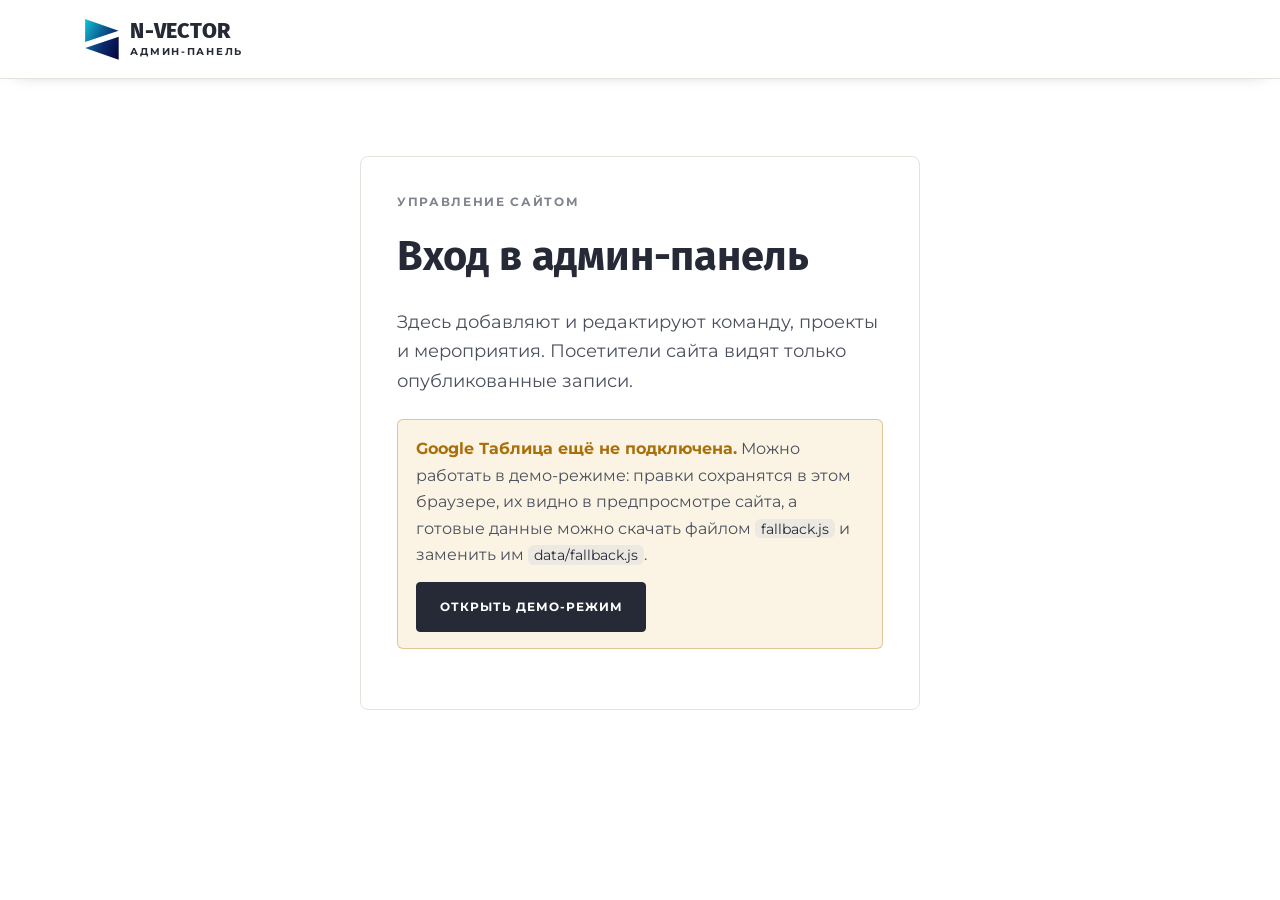
==== commit 33b488b9: "refactor: убрать раздел «Программы поддержки» отовсюду - удалена страница programs.html и пункты мен" ====
--- a/admin.html
+++ b/admin.html
@@ -36,7 +36,7 @@
       <div class="panel admin-login-card">
         <p class="eyebrow">Управление сайтом</p>
         <h1 id="login-title">Вход в админ-панель</h1>
-        <p class="lede">Здесь добавляют и редактируют команду, проекты, мероприятия и программы поддержки. Посетители сайта видят только опубликованные записи.</p>
+        <p class="lede">Здесь добавляют и редактируют команду, проекты и мероприятия. Посетители сайта видят только опубликованные записи.</p>
 
         <form id="login-form" class="add-form admin-login-form" novalidate hidden>
           <div class="field">
--- a/css/style.css
+++ b/css/style.css
@@ -528,19 +528,6 @@
 
 /* ---------- Команда ---------- */
 
-.section-head.has-figure { position: relative; }
-.head-figure {
-  width: 56px;
-  height: auto;
-  border-radius: var(--radius);
-  margin-left: auto;
-  margin-bottom: -0.4rem;
-  filter: grayscale(0.3);
-  -webkit-mask-image: linear-gradient(180deg, #000 70%, transparent);
-  mask-image: linear-gradient(180deg, #000 70%, transparent);
-  --depth: 12px;
-}
-
 .team-grid { display: grid; grid-template-columns: repeat(auto-fit, minmax(min(100%, 480px), 1fr)); gap: clamp(1rem, 2vw, 1.75rem); }
 .member {
   display: grid;
@@ -662,15 +649,10 @@
   filter: grayscale(1);
   pointer-events: none;
 }
-.dark-band-inner { position: relative; z-index: 1; display: grid; grid-template-columns: minmax(0, 1.2fr) minmax(0, 1fr); gap: clamp(2rem, 6vw, 5rem); align-items: center; }
+.dark-band-inner { position: relative; z-index: 1; }
+.dark-band-col { max-width: 640px; }
 .dark-band h2 { color: #fff; font-size: var(--text-h2); margin-bottom: 0.9rem; }
-.dark-band h3 { color: #fff; font-size: 1.4rem; margin-bottom: 0.6rem; }
 .dark-band p { margin: 0 0 1.5rem; font-size: var(--text-lg); }
-.dark-band-col--side { display: flex; gap: 1.5rem; align-items: center; padding-left: clamp(0rem, 3vw, 2.5rem); border-left: 1px solid rgba(255, 255, 255, 0.14); }
-.dark-band-col--side p { font-size: var(--text-base); margin-bottom: 1rem; }
-.dark-band-link { color: #fff; font-weight: 700; font-size: 0.85rem; letter-spacing: 0.04em; text-transform: uppercase; text-decoration: none; border-bottom: 1px solid rgba(255, 255, 255, 0.4); padding-bottom: 0.15rem; transition: border-color var(--duration-fast); }
-.dark-band-link:hover { border-color: #fff; }
-.cta-server { width: 90px; height: auto; flex: none; border-radius: var(--radius); opacity: 0.9; --depth: 10px; }
 
 /* ---------- Контакты ---------- */
 
@@ -813,8 +795,6 @@
 
   .services { grid-template-columns: 1fr; max-width: 640px; }
   .pillars { grid-template-columns: 1fr; gap: 2.5rem; margin-top: -4rem; }
-  .dark-band-inner { grid-template-columns: 1fr; }
-  .dark-band-col--side { padding-left: 0; border-left: none; padding-top: 2rem; border-top: 1px solid rgba(255, 255, 255, 0.14); }
 }
 
 @media (max-width: 860px) {
@@ -822,7 +802,6 @@
   .feature-media { min-height: 240px; }
   .row { grid-template-columns: minmax(0, 1fr); gap: 0.5rem; }
   .page-deco { width: 70%; opacity: 0.35; }
-  .head-figure { display: none; }
   .hero::after { background: linear-gradient(180deg, rgba(247, 245, 242, 0.93), rgba(247, 245, 242, 0.85)); }
 }
 
@@ -849,8 +828,6 @@
   .member { grid-template-columns: 1fr; }
   .member-photo { min-height: 300px; }
   .people li { grid-template-columns: 1fr; gap: 0.25rem; }
-  .dark-band-col--side { flex-direction: column; align-items: flex-start; }
-  .cta-server { display: none; }
 
   .footer-inner { grid-template-columns: 1fr; }
 
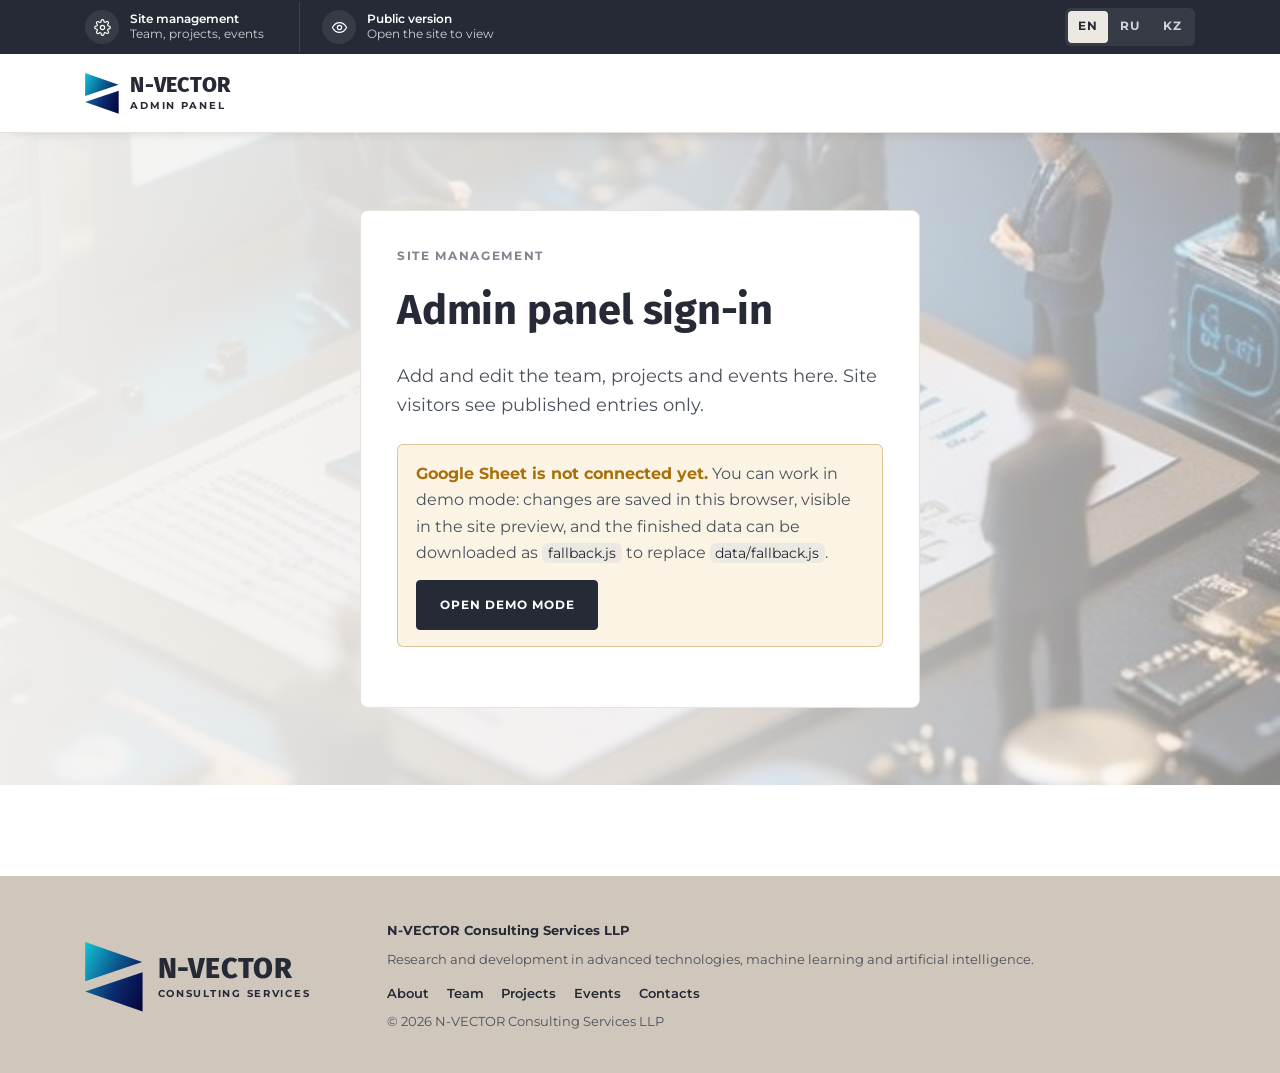
==== commit 7e6814b0: "feat: админ-панель в оформлении сайта и на трёх языках - верхняя полоса с переключателем EN / RU / K" ====
--- a/admin.html
+++ b/admin.html
@@ -4,6 +4,7 @@
   <meta charset="utf-8">
   <meta name="viewport" content="width=device-width, initial-scale=1, viewport-fit=cover">
   <title>Админ-панель — N-VECTOR Consulting Services</title>
+  <meta name="description" content="Управление содержимым сайта N-VECTOR Consulting Services.">
   <meta name="robots" content="noindex, nofollow">
   <meta name="theme-color" content="#262a36">
   <link rel="icon" href="img/logo-mark.svg" type="image/svg+xml">
@@ -14,75 +15,97 @@
   <link rel="stylesheet" href="css/admin.css">
 </head>
 <body class="admin" data-page="admin">
-  <a class="skip-link" href="#main">Перейти к содержанию</a>
+  <a class="skip-link" href="#main" data-i18n="skip">Перейти к содержанию</a>
+
+  <!-- Верхняя тёмная полоса — как на сайте; переключатель языков справа -->
+  <div class="topbar">
+    <div class="wrap topbar-inner">
+      <div class="topbar-item">
+        <span class="topbar-icon" aria-hidden="true"><svg viewBox="0 0 24 24" fill="none" stroke="currentColor" stroke-width="1.7" stroke-linecap="round" stroke-linejoin="round"><path d="M12 15a3 3 0 1 0 0-6 3 3 0 0 0 0 6Z"/><path d="M19.4 15a1.7 1.7 0 0 0 .3 1.8l.1.1a2 2 0 1 1-2.8 2.8l-.1-.1a1.7 1.7 0 0 0-1.8-.3 1.7 1.7 0 0 0-1 1.5V21a2 2 0 1 1-4 0v-.1a1.7 1.7 0 0 0-1.1-1.5 1.7 1.7 0 0 0-1.8.3l-.1.1a2 2 0 1 1-2.8-2.8l.1-.1a1.7 1.7 0 0 0 .3-1.8 1.7 1.7 0 0 0-1.5-1H3a2 2 0 1 1 0-4h.1a1.7 1.7 0 0 0 1.5-1.1 1.7 1.7 0 0 0-.3-1.8l-.1-.1a2 2 0 1 1 2.8-2.8l.1.1a1.7 1.7 0 0 0 1.8.3H9a1.7 1.7 0 0 0 1-1.5V3a2 2 0 1 1 4 0v.1a1.7 1.7 0 0 0 1 1.5 1.7 1.7 0 0 0 1.8-.3l.1-.1a2 2 0 1 1 2.8 2.8l-.1.1a1.7 1.7 0 0 0-.3 1.8V9a1.7 1.7 0 0 0 1.5 1H21a2 2 0 1 1 0 4h-.1a1.7 1.7 0 0 0-1.5 1Z"/></svg></span>
+        <span class="topbar-text"><b data-i18n="admin.topManageTitle">Управление сайтом</b><small data-i18n="admin.topManageText">Команда, проекты, мероприятия</small></span>
+      </div>
+      <a class="topbar-item topbar-item--focus" href="index.html" target="_blank" rel="noopener">
+        <span class="topbar-icon" aria-hidden="true"><svg viewBox="0 0 24 24" fill="none" stroke="currentColor" stroke-width="1.7" stroke-linecap="round" stroke-linejoin="round"><path d="M2 12s3.6-7 10-7 10 7 10 7-3.6 7-10 7S2 12 2 12Z"/><circle cx="12" cy="12" r="3"/></svg></span>
+        <span class="topbar-text"><b data-i18n="admin.topSiteTitle">Пользовательская версия</b><small data-i18n="admin.topSiteText">Открыть сайт для просмотра</small></span>
+      </a>
+      <div class="lang-switch" role="group" aria-label="Язык сайта" data-i18n-attr="aria-label:lang.label">
+        <button type="button" data-lang="en" lang="en" aria-pressed="false">EN</button>
+        <button type="button" data-lang="ru" lang="ru" aria-pressed="true">RU</button>
+        <button type="button" data-lang="kz" lang="kk" aria-pressed="false">KZ</button>
+      </div>
+    </div>
+  </div>
 
   <header class="site-header">
     <div class="wrap header-inner">
-      <a class="brand" href="admin.html" aria-label="Админ-панель N-VECTOR">
-        <img src="img/logo-mark.svg" alt="" width="30" height="36">
-        <span class="brand-text"><span class="brand-name">N-VECTOR</span><span class="brand-sub">Админ-панель</span></span>
+      <a class="brand" href="admin.html" aria-label="Админ-панель N-VECTOR" data-i18n-attr="aria-label:admin.brandLabel">
+        <img src="img/logo-mark.svg" alt="" width="34" height="41">
+        <span class="brand-text"><span class="brand-name">N-VECTOR</span><span class="brand-sub" data-i18n="admin.brandSub">Админ-панель</span></span>
       </a>
       <div class="admin-header-actions" id="header-actions" hidden>
         <span class="mode-badge" id="mode-badge"></span>
-        <a class="btn btn-ghost btn-sm" id="open-site" href="index.html" target="_blank" rel="noopener">Открыть сайт ↗</a>
-        <button type="button" class="btn btn-ghost btn-sm" id="logout">Выйти</button>
+        <a class="btn btn-ghost btn-sm" id="open-site" href="index.html" target="_blank" rel="noopener" data-i18n="admin.openSite">Открыть сайт ↗</a>
+        <button type="button" class="btn btn-sm" id="logout" data-i18n="admin.logout">Выйти</button>
       </div>
     </div>
   </header>
 
   <main id="main">
     <!-- Вход -->
-    <section class="wrap admin-login" id="login" aria-labelledby="login-title">
-      <div class="panel admin-login-card">
-        <p class="eyebrow">Управление сайтом</p>
-        <h1 id="login-title">Вход в админ-панель</h1>
-        <p class="lede">Здесь добавляют и редактируют команду, проекты и мероприятия. Посетители сайта видят только опубликованные записи.</p>
+    <section class="admin-login-band" id="login" aria-labelledby="login-title">
+      <img class="admin-login-bg" src="img/scene/chip-team.jpg" alt="" aria-hidden="true" width="640" height="380">
+      <div class="wrap admin-login">
+        <div class="panel admin-login-card">
+          <p class="eyebrow" data-i18n="admin.loginEyebrow">Управление сайтом</p>
+          <h1 id="login-title" data-i18n="admin.loginTitle">Вход в админ-панель</h1>
+          <p class="lede" data-i18n="admin.loginLede">Здесь добавляют и редактируют команду, проекты и мероприятия. Посетители сайта видят только опубликованные записи.</p>
 
-        <form id="login-form" class="add-form admin-login-form" novalidate hidden>
-          <div class="field">
-            <label for="admin-key">Ключ администратора</label>
-            <input id="admin-key" name="admin-key" type="password" autocomplete="current-password" required>
-            <span class="field-hint">Ключ задаётся в настройках Google Apps Script (свойство ADMIN_KEY).</span>
+          <form id="login-form" class="add-form admin-login-form" novalidate hidden>
+            <div class="field">
+              <label for="admin-key" data-i18n="admin.keyLabel">Ключ администратора</label>
+              <input id="admin-key" name="admin-key" type="password" autocomplete="current-password" required>
+              <span class="field-hint" data-i18n="admin.keyHint">Ключ задаётся в настройках Google Apps Script (свойство ADMIN_KEY).</span>
+            </div>
+            <div class="form-actions"><button type="submit" class="btn" data-i18n="admin.loginBtn">Войти</button></div>
+          </form>
+
+          <div id="no-backend" class="admin-notice" hidden>
+            <p data-i18n-html="admin.noBackendHtml"></p>
+            <button type="button" class="btn" id="demo-start" data-i18n="admin.demoStart">Открыть демо-режим</button>
           </div>
-          <div class="form-actions"><button type="submit" class="btn">Войти</button></div>
-        </form>
 
-        <div id="no-backend" class="admin-notice" hidden>
-          <p><b>Google Таблица ещё не подключена.</b> Можно работать в демо-режиме: правки сохранятся в этом браузере, их видно в предпросмотре сайта, а готовые данные можно скачать файлом <code>fallback.js</code> и заменить им <code>data/fallback.js</code>.</p>
-          <button type="button" class="btn" id="demo-start">Открыть демо-режим</button>
+          <p class="form-status" id="login-status" role="status" aria-live="polite"></p>
         </div>
-
-        <p class="form-status" id="login-status" role="status" aria-live="polite"></p>
       </div>
     </section>
 
     <!-- Рабочая область -->
     <section class="wrap admin-workspace" id="workspace" hidden aria-labelledby="section-title">
       <div class="admin-notice" id="mode-banner" hidden>
-        <p><b>Демо-режим.</b> Изменения хранятся только в этом браузере и видны по кнопке «Открыть сайт». Чтобы перенести их на настоящий сайт, нажмите «Скачать fallback.js» и замените файл <code>data/fallback.js</code> — или подключите Google Таблицу.</p>
+        <p data-i18n-html="admin.demoBannerHtml"></p>
       </div>
 
-      <nav class="admin-tabs" id="section-tabs" aria-label="Разделы сайта"></nav>
+      <nav class="admin-tabs" id="section-tabs" aria-label="Разделы сайта" data-i18n-attr="aria-label:admin.tabsLabel"></nav>
 
       <div class="admin-toolbar">
-        <h1 class="admin-section-title" id="section-title">Команда</h1>
-        <button type="button" class="btn" id="add-item"><span class="plus">+</span> Добавить</button>
+        <h1 class="admin-section-title" id="section-title"></h1>
+        <button type="button" class="btn" id="add-item"><span class="plus">+</span> <span data-i18n="admin.add">Добавить</span></button>
       </div>
 
       <div class="admin-controls">
-        <div class="filters" id="status-filters" role="group" aria-label="Фильтр по статусу"></div>
+        <div class="filters" id="status-filters" role="group" aria-label="Фильтр по статусу" data-i18n-attr="aria-label:admin.statusFilterLabel"></div>
         <label class="admin-search">
-          <span class="sr-only">Поиск по разделу</span>
-          <input type="search" id="search" placeholder="Поиск…" autocomplete="off">
+          <span class="sr-only" data-i18n="admin.searchLabel">Поиск по разделу</span>
+          <input type="search" id="search" placeholder="Поиск…" data-i18n-attr="placeholder:admin.searchPlaceholder" autocomplete="off">
         </label>
       </div>
 
       <div class="admin-list" id="admin-list" aria-live="polite"></div>
 
       <div class="admin-footer-actions">
-        <button type="button" class="btn btn-ghost btn-sm" id="reload">↻ Обновить</button>
-        <button type="button" class="btn btn-ghost btn-sm" id="export">⇩ Скачать fallback.js</button>
-        <button type="button" class="btn btn-danger btn-sm" id="reset-demo" hidden>Сбросить демо-данные</button>
+        <button type="button" class="btn btn-ghost btn-sm" id="reload" data-i18n="admin.reload">↻ Обновить</button>
+        <button type="button" class="btn btn-ghost btn-sm" id="export" data-i18n="admin.export">⇩ Скачать fallback.js</button>
+        <button type="button" class="btn btn-danger btn-sm" id="reset-demo" hidden data-i18n="admin.resetDemo">Сбросить демо-данные</button>
       </div>
     </section>
   </main>
@@ -92,32 +115,32 @@
     <form id="editor-form" novalidate>
       <div class="dialog-head">
         <h2 id="editor-title"></h2>
-        <button type="button" class="dialog-close" data-close aria-label="Закрыть">×</button>
+        <button type="button" class="dialog-close" data-close aria-label="Закрыть" data-i18n-attr="aria-label:admin.close">×</button>
       </div>
       <div class="add-form">
         <label class="switch">
           <input type="checkbox" id="editor-published">
           <span class="switch-track" aria-hidden="true"></span>
-          <span>Опубликовано на сайте</span>
+          <span data-i18n="admin.published">Опубликовано на сайте</span>
         </label>
 
         <div class="editor-section">
           <div class="editor-section-head">
-            <span class="editor-section-title">Тексты</span>
-            <div class="filters editor-langs" id="editor-langs" role="group" aria-label="Язык текста"></div>
+            <span class="editor-section-title" data-i18n="admin.texts">Тексты</span>
+            <div class="filters editor-langs" id="editor-langs" role="group" aria-label="Язык текста" data-i18n-attr="aria-label:admin.textLang"></div>
           </div>
           <div id="editor-panels"></div>
         </div>
 
         <div class="editor-section">
-          <span class="editor-section-title">Общие поля</span>
+          <span class="editor-section-title" data-i18n="admin.commonFields">Общие поля</span>
           <div class="fields" id="editor-common"></div>
         </div>
 
         <p class="form-status" id="editor-status" role="status" aria-live="polite"></p>
         <div class="form-actions">
-          <button type="button" class="btn btn-ghost" data-close>Отмена</button>
-          <button type="submit" class="btn">Сохранить</button>
+          <button type="button" class="btn btn-ghost" data-close data-i18n="admin.cancel">Отмена</button>
+          <button type="submit" class="btn" data-i18n="admin.save">Сохранить</button>
         </div>
       </div>
     </form>
@@ -125,6 +148,34 @@
 
   <div class="toast-stack" id="toasts" aria-live="polite"></div>
 
+  <footer class="site-footer">
+    <div class="wrap footer-inner">
+      <a class="footer-brand" href="index.html" aria-label="N-VECTOR Consulting Services — на главную" data-i18n-attr="aria-label:brand.home">
+        <img src="img/logo-mark.svg" alt="" width="58" height="70">
+        <span class="brand-text"><span class="brand-name">N-VECTOR</span><span class="brand-sub">Consulting Services</span></span>
+      </a>
+      <div class="footer-info">
+        <p class="footer-company" data-i18n="company">ТОО «N-VECTOR Consulting Services»</p>
+        <p data-i18n="footer.about">Научно-исследовательские и опытно-конструкторские работы в сфере передовых технологий, машинного обучения и искусственного интеллекта.</p>
+        <nav class="footer-nav" aria-label="Основная навигация" data-i18n-attr="aria-label:nav.label">
+          <a href="index.html" data-i18n="nav.home">О компании</a>
+          <a href="team.html" data-i18n="nav.team">Команда</a>
+          <a href="projects.html" data-i18n="nav.projects">Проекты</a>
+          <a href="events.html" data-i18n="nav.events">Мероприятия</a>
+          <a href="contacts.html" data-i18n="nav.contacts">Контакты</a>
+        </nav>
+        <p class="footer-copy">© <span data-year></span> <span data-i18n="company">ТОО «N-VECTOR Consulting Services»</span></p>
+      </div>
+    </div>
+  </footer>
+
+  <script src="data/i18n/ru.js"></script>
+  <script src="data/i18n/en.js"></script>
+  <script src="data/i18n/kz.js"></script>
+  <script src="data/i18n/admin-ru.js"></script>
+  <script src="data/i18n/admin-en.js"></script>
+  <script src="data/i18n/admin-kz.js"></script>
+  <script src="js/i18n.js"></script>
   <script src="js/shared.js"></script>
   <script src="data/fallback.js"></script>
   <script src="js/admin-store.js"></script>
--- a/css/admin.css
+++ b/css/admin.css
@@ -42,7 +42,16 @@
 
 /* ---------- Вход ---------- */
 
-.admin-login { padding-block: clamp(2.5rem, 6vw, 5rem); display: grid; place-items: center; }
+/* Экран входа — как первый экран сайта: фото на всю ширину со светлой подложкой */
+.admin-login-band { position: relative; overflow: hidden; background: var(--sand-soft); }
+.admin-login-bg { position: absolute; inset: 0; width: 100%; height: 100%; object-fit: cover; }
+.admin-login-band::after {
+  content: "";
+  position: absolute;
+  inset: 0;
+  background: linear-gradient(90deg, rgba(247, 245, 242, 0.96) 0%, rgba(247, 245, 242, 0.82) 55%, rgba(247, 245, 242, 0.55) 100%);
+}
+.admin-login { position: relative; z-index: 1; padding-block: clamp(2.5rem, 6vw, 5rem); display: grid; place-items: center; }
 .admin-login-card { width: min(100%, 560px); display: grid; gap: 0.5rem; }
 .admin-login-card h1 { font-size: clamp(1.8rem, 1.4rem + 1.6vw, 2.6rem); }
 .admin-login-form { padding: 1rem 0 0; }
@@ -236,8 +245,14 @@
 
 /* ---------- Мобильная версия админки ---------- */
 
+.admin .brand-name, .admin .brand-sub { white-space: nowrap; }
+
 @media (max-width: 760px) {
-  .admin-header-actions .btn { padding: 0.45rem 0.7rem; }
+  /* На телефоне ссылка на сайт — в верхней полосе, в шапке остаётся только «Выйти» */
+  .admin .topbar-item { display: none; }
+  .admin .topbar-item--focus { display: inline-flex; padding-left: 0; border-left: none; }
+  .admin #open-site { display: none; }
+  .admin-header-actions .btn { padding: 0.45rem 0.8rem; }
   .mode-badge { display: none; }
   .admin-tabs { flex-wrap: nowrap; overflow-x: auto; margin-inline: calc(var(--gutter) * -1); padding: 0 var(--gutter) 0.3rem; scrollbar-width: none; }
   .admin-tab { flex: none; }
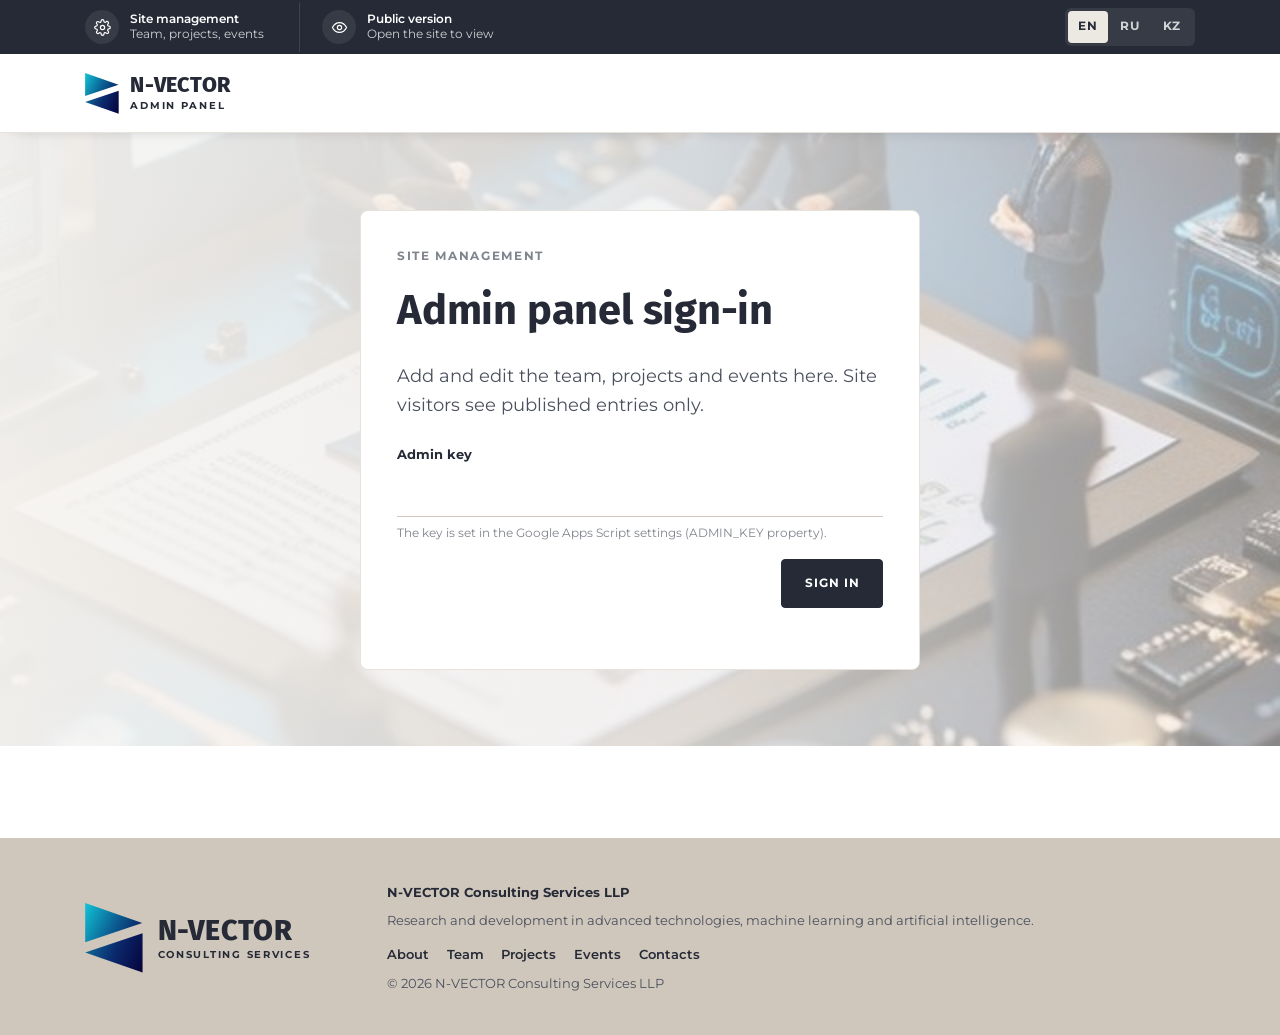
==== commit fa09a8e9: "fix: админка открывала демо-режим после подключения таблицы - сохранённая в вкладке демо-сессия боль" ====
--- a/admin.html
+++ b/admin.html
@@ -11,8 +11,8 @@
   <link rel="preconnect" href="https://fonts.googleapis.com">
   <link rel="preconnect" href="https://fonts.gstatic.com" crossorigin>
   <link rel="stylesheet" href="https://fonts.googleapis.com/css2?family=Fira+Sans:wght@500;600;700;800&family=Montserrat:wght@400;500;600;700&display=swap">
-  <link rel="stylesheet" href="css/style.css">
-  <link rel="stylesheet" href="css/admin.css">
+  <link rel="stylesheet" href="css/style.css?v=202610202134">
+  <link rel="stylesheet" href="css/admin.css?v=202610202134">
 </head>
 <body class="admin" data-page="admin">
   <a class="skip-link" href="#main" data-i18n="skip">Перейти к содержанию</a>
@@ -169,17 +169,17 @@
     </div>
   </footer>
 
-  <script src="data/i18n/ru.js"></script>
-  <script src="data/i18n/en.js"></script>
-  <script src="data/i18n/kz.js"></script>
-  <script src="data/i18n/admin-ru.js"></script>
-  <script src="data/i18n/admin-en.js"></script>
-  <script src="data/i18n/admin-kz.js"></script>
-  <script src="js/i18n.js"></script>
-  <script src="js/shared.js"></script>
-  <script src="data/fallback.js"></script>
-  <script src="js/admin-store.js"></script>
-  <script src="js/admin.js"></script>
-  <script src="js/motion.js"></script>
+  <script src="data/i18n/ru.js?v=202610202134"></script>
+  <script src="data/i18n/en.js?v=202610202134"></script>
+  <script src="data/i18n/kz.js?v=202610202134"></script>
+  <script src="data/i18n/admin-ru.js?v=202610202134"></script>
+  <script src="data/i18n/admin-en.js?v=202610202134"></script>
+  <script src="data/i18n/admin-kz.js?v=202610202134"></script>
+  <script src="js/i18n.js?v=202610202134"></script>
+  <script src="js/shared.js?v=202610202134"></script>
+  <script src="data/fallback.js?v=202610202134"></script>
+  <script src="js/admin-store.js?v=202610202134"></script>
+  <script src="js/admin.js?v=202610202134"></script>
+  <script src="js/motion.js?v=202610202134"></script>
 </body>
 </html>
